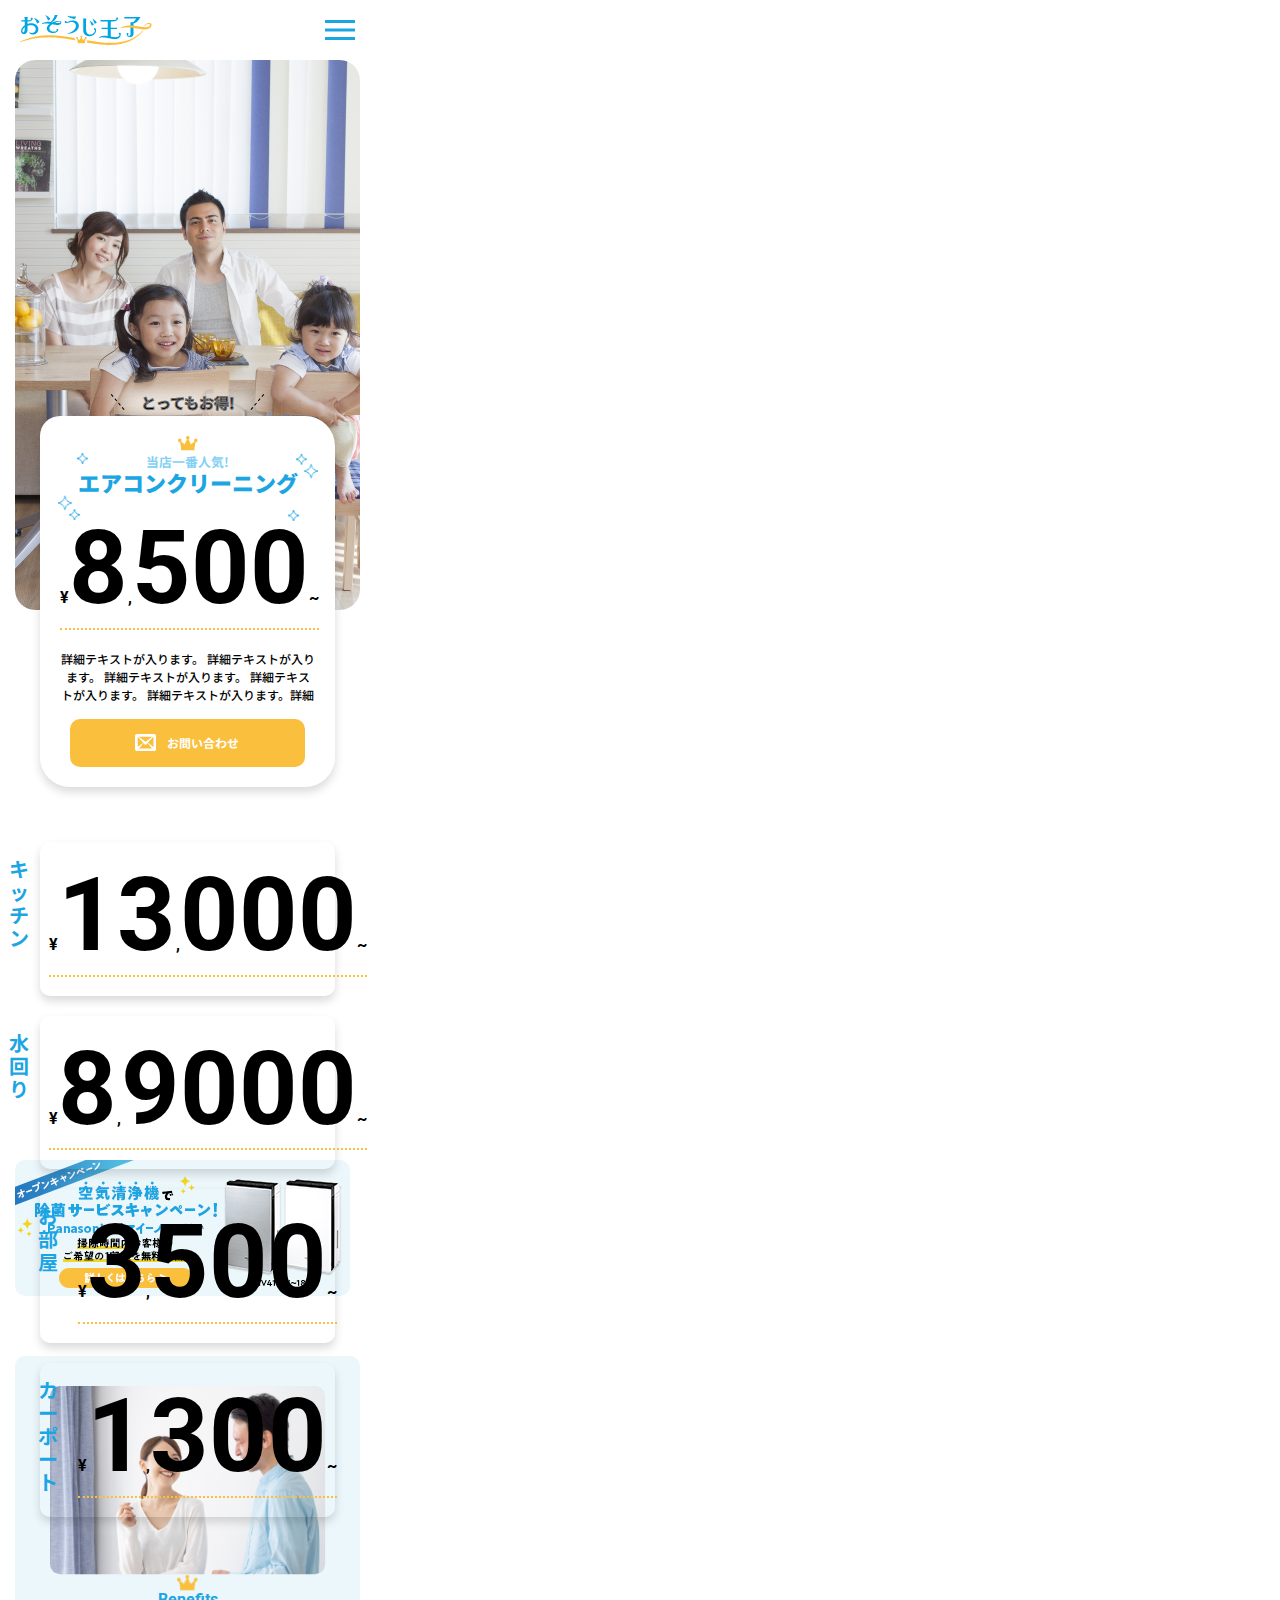
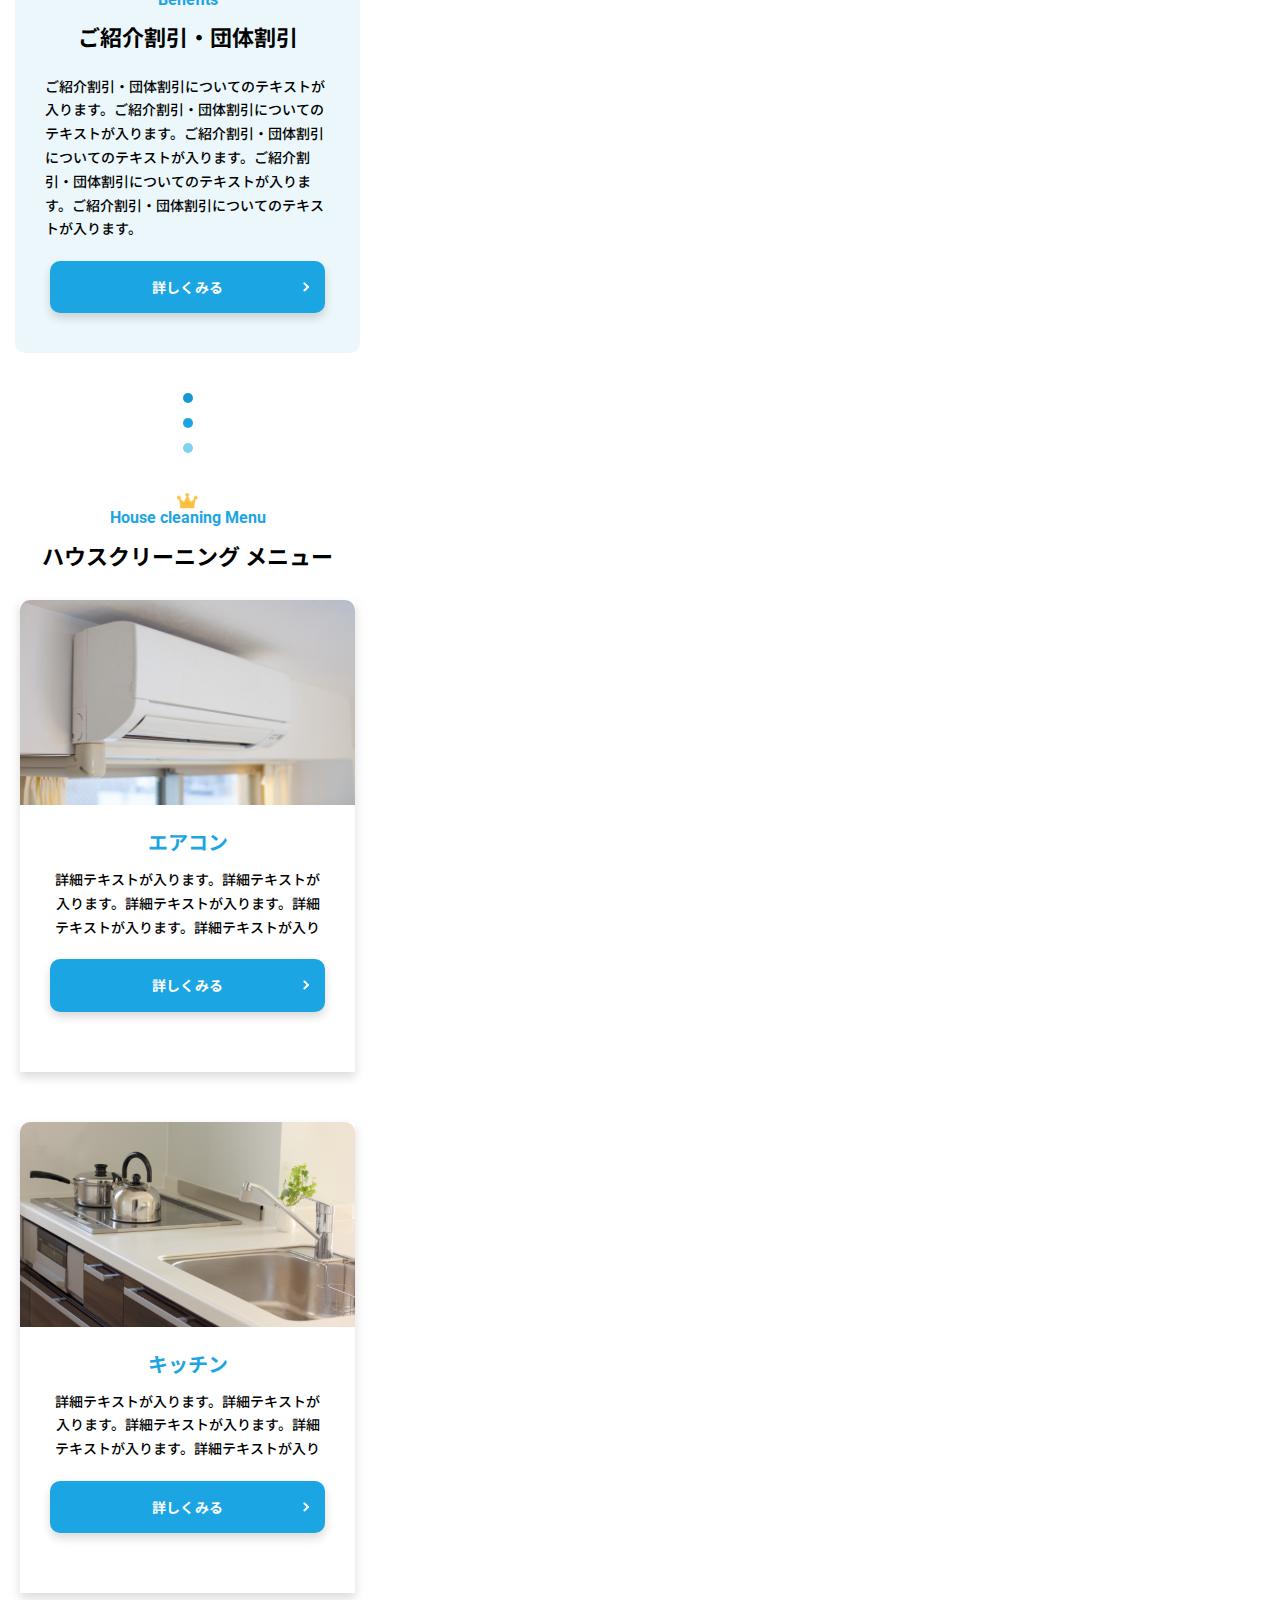
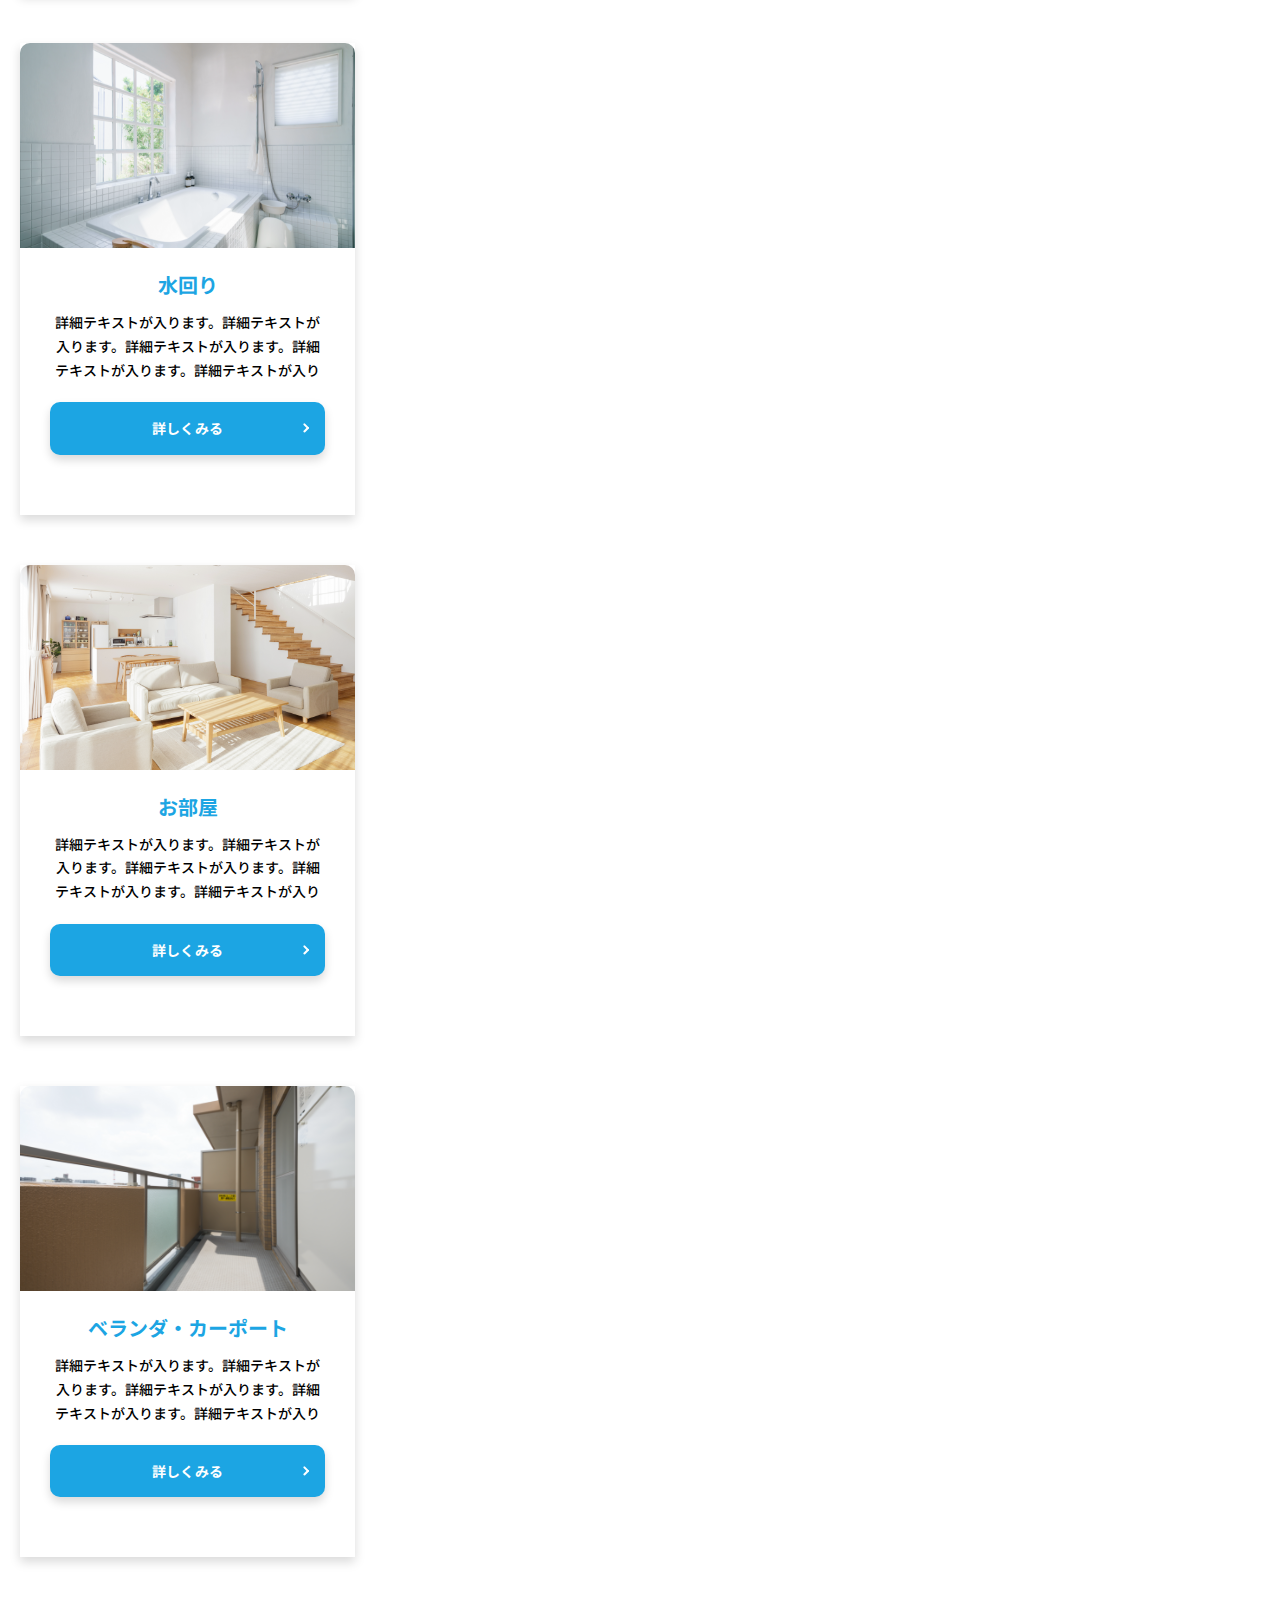
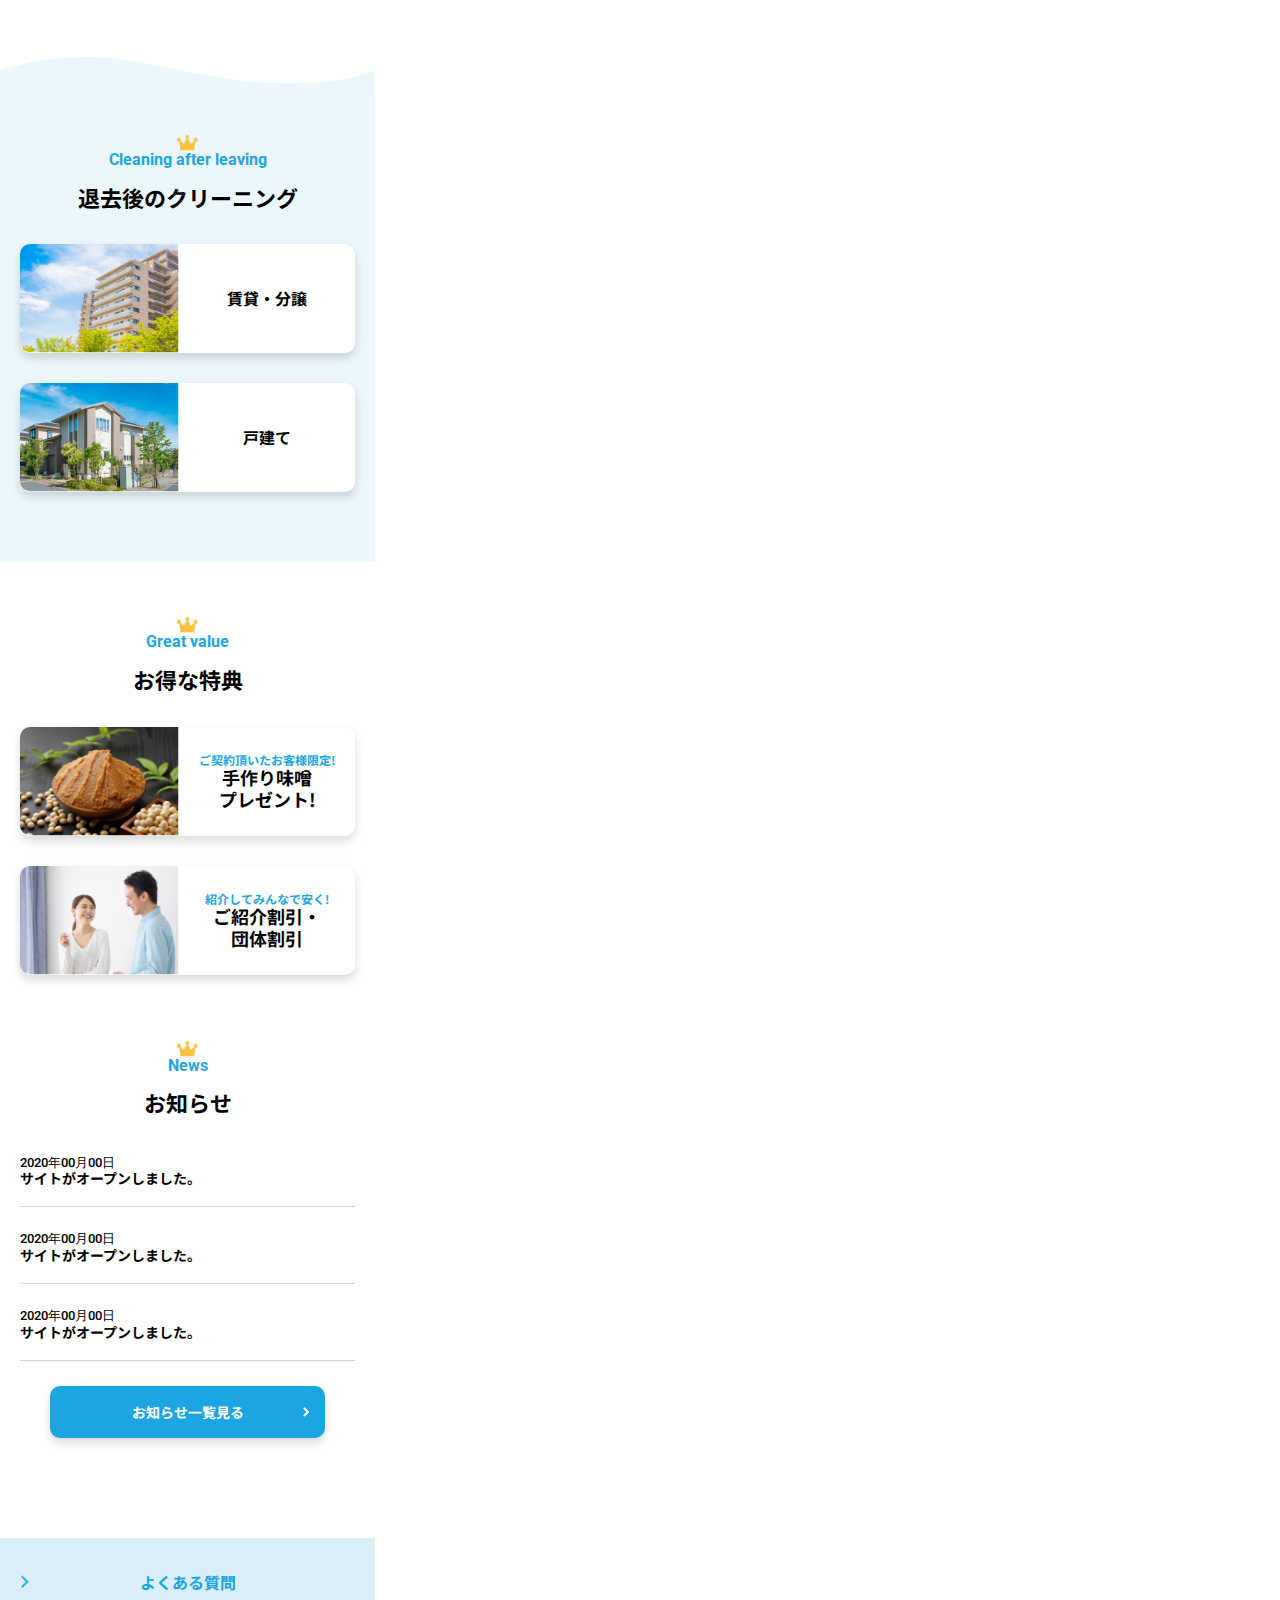
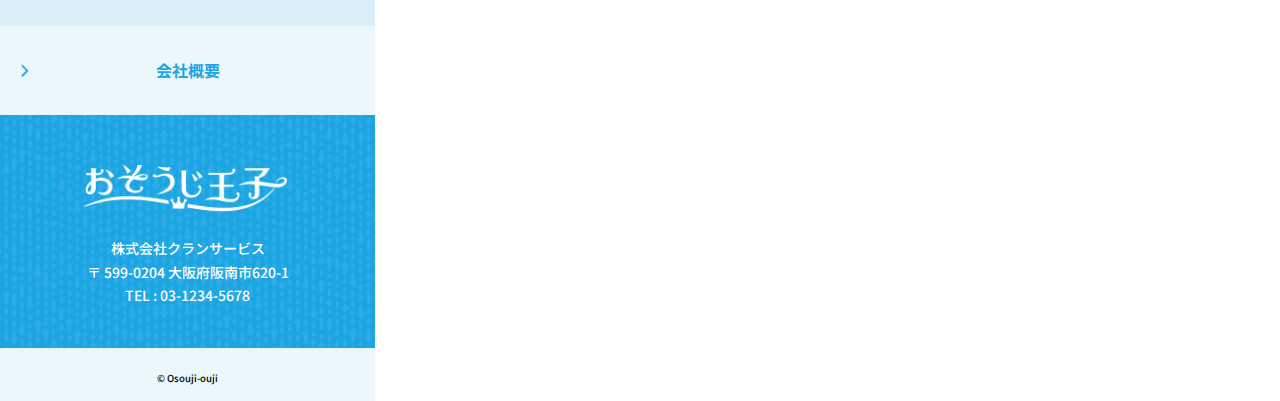
==== index.html @ 2a8fe55e "[Add]top-page" ====
<!DOCTYPE html>
<html lang="ja">
<head>
  <meta charset="UTF-8">
  <meta http-equiv="X-UA-Compatible" content="IE=edge">
  <meta name="viewport" content="width=device-width, initial-scale=1.0">
  <title>portfolio②【おそうじ王子】大阪のおそうじ、ハウスクリーニング専門店</title>
  <meta name="descriprion" content="ポートフォリオ②エアコンクリーニング、水回りはもちろん、オゾン消臭除菌、退去後ルームクリーニングはおそうじのプロにお任せ！徹底的に洗浄でキレイに!お気軽にお問い合わせください。">
  <meta property="og:url" content="https://clanservice.co.jp"/>
  <meta property="og:type" content="website" />
  <meta property="og:title" content="ポートフォリオ②【おそうじ王子】大阪のおそうじ、ハウスクリーニング専門店" />
  <meta property="og:description" content="ポートフォリオ②エアコンクリーニング、水回りはもちろん、オゾン消臭除菌、退去後ルームクリーニングはおそうじのプロにお任せ！徹底的に洗浄でキレイに!お気軽にお問い合わせください。" />
  <meta property="og:site_name" content="ポートフォリオ②【おそうじ王子】大阪のおそうじ、ハウスクリーニング専門店" />
  <meta property="og:image" content="OGP画像URL" />
  <link rel="preconnect" href="https://fonts.googleapis.com">
  <link rel="preconnect" href="https://fonts.gstatic.com" crossorigin>
  <link href="https://fonts.googleapis.com/css2?family=Noto+Sans+JP:wght@500;700;900&family=Roboto:ital,wght@0,500;0,700;1,400&display=swap" rel="stylesheet">
  <link rel="stylesheet" href="common/css/reset.css">
  <link rel="stylesheet" href="top/css/style.css">
  <link rel="shortcut icon" href="" type="image/x-icon">
</head>
<body>
  <header class="header">
    <a href="#">
      <div class="header__logo"></div>
    </a>
    <div class="hamburger" id="hamburger">
      <span class="hamburger__line line1" id="js-line1"></span>
      <span class="hamburger__line line2" id="js-line2"></span>
      <span class="hamburger__line line3" id="js-line3"></span>
    </div>
    <nav id="nav" class="nav">
      <ul class="list">
        <li class="list__item">
          <a href="../pf2/index.html" class="list__text--1">
            トップ
          </a>
        </li>
        <li class="list__item">
          <a href="aircon/index.html" class="list__text--2">
            エアコン
          </a>
        </li>
        <li class="list__item">
          <a href="#" class="list__text--3">
            ハウスクリーニング
          </a>
        </li>
        <li class="list__item">
          <a href="#" class="list__text--4">
            退去後のクリーイング
          </a>
        </li>
        <li class="list__item">
          <a href="#" class="list__text--5">
            お得な特典
          </a>
        </li>
        <li class="list__item">
          <a href="#" class="list__text--6">
            お知らせ
          </a>
        </li>
        <li class="list__item">
          <a href="question/index.html" class="list__text--6">
            よくある質問
          </a>
        </li>
        <li class="list__item">
          <a href="outline/index.html" class="list__text--6">
            会社概要
          </a>
        </li>
        <li class="list__item">
          <a href="contact/indexhtml" class="list__text--6">
            お問い合わせ
          </a>
        </li>
      </ul>
    </nav>
  </header>
  <main>
    <div class="hero">
      <div class="hero__visual"></div>
      <div class="hero__container">
        <p class="hero__bubble">
          <span class="hero__bText">とってもお得!</span>
        </p>
        <div class="hero__content">
          <i class="hero__icon"></i>
          <small >当店一番人気!</small>
          <p class="hero__ttl">
            エアコンクリーニング
          </p>
          <p class="hero__price">
            ¥<span>8</span>,<span>500</span>~
          </p>
          <p class="hero__text">
            詳細テキストが入ります。 詳細テキストが入ります。 詳細テキストが入ります。 詳細テキストが入ります。 詳細テキストが入ります。詳細テキストが入ります。 詳細テキストが入ります。
          </p>
          <button class="hero__btn">
            <i class="icon"></i>
            <p>
              お問い合わせ
            </p>
          </button>
        </div>
        <ul class="menu">
          <li class="menu__item">
            <a href="">
              <p class="menu__ttl">
                キッチン
              </p>
              <p class="menu__price">
                ¥<span>13</span>,<span>000</span>~
              </p>
            </a>
          </li>
          <li class="menu__item">
            <a href="">
              <p class="menu__ttl">
                水回り
              </p>
              <p class="menu__price">
                ¥<span>8</span>,<span>9000</span>~
              </p>
            </a>
          </li>
          <li class="menu__item">
            <a href="">
              <p class="menu__ttl">
                お部屋
              </p>
              <p class="menu__price">
                ¥<span>3</span>,<span>500</span>~
              </p>
            </a>
          </li>
          <li class="menu__item">
            <a href="">
              <p class="menu__ttl">
                カーポート
              </p>
              <p class="menu__price">
                ¥<span>1</span>,<span>300</span>~
              </p>
            </a>
          </li>
        </ul>
      </div>
    </div>
    <div class="benefits">
      <a href="">
        <img src="common/img/top/banner.png" alt="オープンキャンペーンバーナー" class="benefits__burner">
      </a>
      <div class="benefits__container">
        <img src="common/img/top/benefits-img.png" alt="ご紹介割引・団体割引画像" class="benefits__img">
        <i class="benefits__icon"></i>
        <p class="benefits__subTtl">
          Benefits
        </p>
        <h2 class="benefits__ttl">
          ご紹介割引・団体割引
        </h2>
        <p class="benefits__text">
          ご紹介割引・団体割引についてのテキストが入ります。ご紹介割引・団体割引についてのテキストが入ります。ご紹介割引・団体割引についてのテキストが入ります。ご紹介割引・団体割引についてのテキストが入ります。ご紹介割引・団体割引についてのテキストが入ります。
        </p>
        <button class="benefits__btn">
          <p>詳しくみる</p>
        </button>
      </div>
      <div class="benefits__dotted">
        <div class="dot"></div>
        <div class="dot"></div>
        <div class="dot"></div>
      </div>
    </div>
    <div class="cleaning">
      <i class="cleaning__icon"></i>
      <p class="cleaning__subTtl">
        House cleaning Menu
      </p>
      <h2 class="cleaning__ttl">ハウスクリーニング メニュー</h2>
      <ul class="hcMenu">
        <li class="hcMenu__item">
          <img src="common/img/top/hc-airImg.png" alt="エアコン画像">
          <div class="hcMenu__content">
            <h3 class="hcMenu__ttl">エアコン</h3>
            <p class="hcMenu__text">
              詳細テキストが入ります。詳細テキストが入ります。詳細テキストが入ります。詳細テキストが入ります。詳細テキストが入ります。
            </p>
            <button class="hcMenu__btn">
              <p>詳しくみる</p>
            </button>
          </div>
        </li>
        <li class="hcMenu__item">
          <img src="common/img/top/hc-kitImg.png" alt="" >
          <div class="hcMenu__content">
            <h3 class="hcMenu__ttl">キッチン</h3>
            <p class="hcMenu__text">
              詳細テキストが入ります。詳細テキストが入ります。詳細テキストが入ります。詳細テキストが入ります。詳細テキストが入ります。
            </p>
            <button class="hcMenu__btn">
              <p>詳しくみる</p>
            </button>
          </div>
        </li>
        <li class="hcMenu__item">
          <img src="common/img/top/hc-watImg.png" alt="" >
          <div class="hcMenu__content">
            <h3 class="hcMenu__ttl">水回り</h3>
            <p class="hcMenu__text">
              詳細テキストが入ります。詳細テキストが入ります。詳細テキストが入ります。詳細テキストが入ります。詳細テキストが入ります。
            </p>
            <button class="hcMenu__btn">
              <p>詳しくみる</p>
            </button>
          </div>
        </li>
        <li class="hcMenu__item">
          <img src="common/img/top/hc-roomImg.png" alt="" >
          <div class="hcMenu__content">
            <h3 class="hcMenu__ttl">お部屋</h3>
            <p class="hcMenu__text">
              詳細テキストが入ります。詳細テキストが入ります。詳細テキストが入ります。詳細テキストが入ります。詳細テキストが入ります。
            </p>
            <button class="hcMenu__btn">
              <p>詳しくみる</p>
            </button>
          </div>
        </li>
        <li class="hcMenu__item">
          <img src="common/img/top/hc-veraImg.png" alt="" >
          <div class="hcMenu__content">
            <h3 class="hcMenu__ttl">ベランダ・カーポート</h3>
            <p class="hcMenu__text">
              詳細テキストが入ります。詳細テキストが入ります。詳細テキストが入ります。詳細テキストが入ります。詳細テキストが入ります。
            </p>
            <button class="hcMenu__btn">
              <p>詳しくみる</p>
            </button>
          </div>
        </li>
      </ul>
    </div>
    <div class="leaving">
      <i class="leaving__icon"></i>
      <p class="leaving__subTtl">
        Cleaning after leaving
      </p>
      <h2 class="leaving__ttl">
        退去後のクリーニング
      </h2>
      <ul class="cafMenu">
        <li class="cafMenu__item">
          <a href="">
            <img src="common/img/top/cal-img01.png" alt="賃貸・分譲画像" class="cafMenu__img">
            <p class="cafMenu__text">
              賃貸・分譲
            </p>
          </a>
        </li>
        <li class="cafMenu__item">
          <a href="">
            <img src="common/img/top/cal-img02.png" alt="戸建て画像" class="cafMenu__img">
            <p class="cafMenu__text">
              戸建て
            </p>
          </a>
        </li>
      </ul>
    </div>
    <div class="value">
      <i class="value__icon"></i>
      <p class="value__subTtl">
        Great value
      </p>
      <h2 class="value__ttl">
        お得な特典
      </h2>
      <ul class="gvMenu">
        <li class="gvMenu__item">
          <a href="">
            <img src="common/img/top/gv-img01.png" alt="手作り味噌画像" class="gvMenu__img">
            <p class="gvMenu__text">
              <small>
                ご契約頂いたお客様限定!
              </small>
              手作り味噌<br>
              プレゼント!
            </p>
          </a>
        </li>
        <li class="gvMenu__item">
          <a href="">
            <img src="common/img/top/gv-img02.png" alt="割引画像" class="gvMenu__img">
            <p class="gvMenu__text">
              <small>
                紹介してみんなで安く!
              </small>
              ご紹介割引・<br>
              団体割引
            </p>
          </a>
        </li>
      </ul>
    </div>
    <div class="news">
      <i class="news__icon"></i>
      <p class="news__subTtl">
        News
      </p>
      <h2 class="news__ttl">
        お知らせ
      </h2>
      <ul class="news__list">
        <li class="news__item">
          <small class="news__date">
            2020年00月00日</small>
          <p class="news__text">
            サイトがオープンしました。
          </p>
        </li>
        <li  class="news__item">
          <small class="news__date">
            2020年00月00日
          </small>
          <p class="news__text">
            サイトがオープンしました。
          </p>
        </li>
        <li  class="news__item">
          <small class="news__date">
            2020年00月00日
          </small>
          <p class="news__text">
            サイトがオープンしました。
          </p>
        </li>
      </ul>
      <button class="news__btn">
        <p>お知らせ一覧見る</p>
      </button>
    </div>
    <div class="footMenu">
      <ul>
        <li class="footMenu__item">
          <a href="">よくある質問</a>
        </li>
        <li class="footMenu__item">
          <a href="">会社概要</a>
        </li>
      </ul>
    </div>
  </main>
  <footer class="footer">
    <div class="footer__main">
      <a href="#">
        <div class="footer__logo"></div>
      </a>
      <p class="footer__info">
          株式会社クランサービス<br>
          〒 599-0204 大阪府阪南市620-1<br>
          TEL : 03-1234-5678
      </p>
    </div>
    <div class="footer__copy">
      <small>&copy; Osouji-ouji</small>
    </div>
  </footer>
</body>
</html>
---- top/css/style.css ----
.value__icon, .news__icon, .benefits__icon, .cleaning__icon, .leaving__icon {
  display: block;
  width: 24px;
  height: 16px;
  margin: 0 auto;
  background: url(../../common/img/top/subTtl-icon.png) no-repeat center center/contain;
}

.value__subTtl, .news__subTtl, .benefits__subTtl, .cleaning__subTtl, .leaving__subTtl {
  margin-bottom: 15px;
  color: #1CA5E3;
  font-family: 'Roboto', sans-serif;
  font-weight: 700;
  font-size: 16px;
}

.news__btn, .benefits__btn, .cleaning .hcMenu__btn {
  position: relative;
  width: 275px;
  padding: 18px 0;
  color: #fff;
  background-color: #1CA5E3;
  border-radius: 10px;
  -webkit-box-shadow: 0 5px 10px 0 #00000026;
          box-shadow: 0 5px 10px 0 #00000026;
  font-size: 14px;
  -webkit-transition: .3s;
  transition: .3s;
}

.news__btn p::after, .benefits__btn p::after, .cleaning .hcMenu__btn p::after {
  content: "";
  position: absolute;
  width: 7px;
  height: 10px;
  top: 50%;
  right: 15.5px;
  -webkit-transform: translateY(-50%);
          transform: translateY(-50%);
  background: url(../../common/img/top/arrow.png) no-repeat center center/contain;
}

.news__btn:hover, .benefits__btn:hover, .cleaning .hcMenu__btn:hover {
  opacity: .5;
}

body {
  max-width: 375px;
  font-family: 'Noto Sans JP', sans-serif;
  font-weight: bold;
}

.header {
  position: relative;
  height: 60px;
}

.header__logo {
  position: absolute;
  top: 50%;
  -webkit-transform: translateY(-50%);
          transform: translateY(-50%);
  left: 20px;
  width: 132px;
  height: 30px;
  background: url(../../common/img/header-logo.png) no-repeat center left/contain;
}

.header .hamburger {
  position: absolute;
  width: 30px;
  height: 20px;
  top: 50%;
  -webkit-transform: translateY(-50%);
          transform: translateY(-50%);
  right: 20px;
  cursor: pointer;
}

.header .hamburger__line {
  position: absolute;
  background-color: #1CA5E3;
  height: 3px;
  width: 100%;
  -webkit-transition: 1s;
  transition: 1s;
}

.header .hamburger .line2 {
  top: 50%;
  -webkit-transform: translateY(-50%);
          transform: translateY(-50%);
}

.header .hamburger .line3 {
  bottom: 0;
}

.header .hamburger .line_1,
.header .hamburger .line_2,
.header .hamburger .line_3 {
  background-color: #1CA5E3;
}

.header .hamburger .line_1 {
  width: 60%;
  -webkit-transform: translateY(5px) rotate(-45deg);
          transform: translateY(5px) rotate(-45deg);
}

.header .hamburger .line_3 {
  width: 60%;
  -webkit-transform: translateY(-5px) rotate(45deg);
          transform: translateY(-5px) rotate(45deg);
}

.header .nav {
  display: none;
}

.value {
  padding: 55px 0 66px;
  text-align: center;
}

.value__ttl {
  margin-bottom: 35px;
  font-size: 22px;
}

.value .gvMenu {
  width: 335px;
  margin: 0 auto;
}

.value .gvMenu__item {
  -webkit-transition: .3s;
  transition: .3s;
}

.value .gvMenu__item a {
  display: -webkit-box;
  display: -ms-flexbox;
  display: flex;
  -webkit-box-align: center;
      -ms-flex-align: center;
          align-items: center;
  border-radius: 10px;
  -webkit-box-shadow: 0 5px 10px 0 #00000026;
          box-shadow: 0 5px 10px 0 #00000026;
}

.value .gvMenu__item:not(:last-of-type) {
  margin-bottom: 30px;
}

.value .gvMenu__item:hover {
  opacity: .5;
}

.value .gvMenu__text {
  width: 100%;
  padding: 20px 14px;
  text-align: center;
  font-size: 18px;
  line-height: 1.2;
}

.value .gvMenu__text small {
  display: block;
  color: #1CA5E3;
  font-size: 12px;
}

.news {
  padding-bottom: 100px;
  text-align: center;
}

.news__ttl {
  margin-bottom: 35px;
  font-size: 22px;
}

.news__list {
  width: 335px;
  margin: 0 auto 25px;
  text-align-last: left;
}

.news__item {
  padding-bottom: 20px;
  border-bottom: 1px solid #cdd6dd;
}

.news__item:not(:first-of-type) {
  padding-top: 20px;
}

.news__date {
  font-family: 'Roboto', sans-serif;
  font-weight: 500;
}

.news__text {
  font-size: 14px;
}

.footMenu {
  text-align: center;
}

.footMenu__item {
  position: relative;
  -webkit-transition: .3s;
  transition: .3s;
}

.footMenu__item a {
  display: block;
  padding: 35px 0;
  color: #1CA5E3;
}

.footMenu__item a::before {
  content: "";
  position: absolute;
  width: 10px;
  height: 13px;
  top: 50%;
  left: 20px;
  -webkit-transform: translateY(-50%);
          transform: translateY(-50%);
  background: url(../../common/img/top/arrow-b.png) no-repeat center center/contain;
}

.footMenu__item:hover {
  opacity: .5;
}

.footMenu__item:nth-of-type(odd) {
  background-color: #D9EEF7;
}

.footMenu__item:nth-of-type(even) {
  background-color: #EBF7FB;
}

.footer {
  text-align: center;
  font-weight: 500;
}

.footer__main {
  padding: 50px 84px 40px;
  background: url(../../common/img/footer-bg.png) no-repeat center center/cover;
}

.footer__logo {
  width: 207px;
  height: 47px;
  margin-bottom: 25px;
  background: url(../../common/img/footer-logo.png) no-repeat center left/contain;
  -webkit-transition: .4s;
  transition: .4s;
}

.footer__logo:hover {
  opacity: .5;
}

.footer__info {
  color: #fff;
  font-size: 14px;
  text-align: center;
  line-height: 1.7;
}

.footer__copy {
  padding: 22px 0 17px;
  background-color: #EBF7FB;
  font-size: 12px;
}

.hero__price, .hero .menu__price {
  display: inline-block;
  font-family: 'Roboto', sans-serif;
  font-weight: 700;
  border-bottom: 2px dotted #fac03d;
}

.hero__price span, .hero .menu__price span {
  font-size: 8vw;
}

.hero {
  height: 1100px;
}

.hero__visual {
  width: 345px;
  height: 550px;
  margin: 0 auto;
  background: url(../../common/img/top/hero-img.png) no-repeat center center/cover;
}

.hero__container {
  margin: 0 40px;
  -webkit-transform: translateY(-220px);
          transform: translateY(-220px);
}

.hero__bubble {
  position: relative;
  width: 155px;
  height: 26px;
  margin: 0 auto;
  font-size: 15px;
  line-height: 26px;
  text-align: center;
  -webkit-text-stroke: 1px #707070;
}

.hero__bubble::after {
  content: "";
  position: absolute;
  width: 170px;
  height: 90px;
  left: 50%;
  top: 50%;
  background: url(../../common/img/top/blur.png) no-repeat center center/cover;
  -webkit-transform: translate(-50%, -50%);
          transform: translate(-50%, -50%);
  z-index: -1;
}

.hero__bText::before, .hero__bText::after {
  content: "";
  position: absolute;
  width: 20px;
  height: 15px;
  top: 0;
  border-bottom: 1.5px dashed;
}

.hero__bText::before {
  -webkit-transform: rotate(50deg);
          transform: rotate(50deg);
  left: 3px;
}

.hero__bText::after {
  -webkit-transform: rotate(-50deg);
          transform: rotate(-50deg);
  right: 3px;
}

.hero__content {
  width: 295px;
  margin-bottom: 55px;
  padding: 20px;
  background-color: #fff;
  -webkit-box-shadow: 0 5px 10px 0 #00000026;
          box-shadow: 0 5px 10px 0 #00000026;
  border-radius: 20px 30px 30px 30px;
  text-align: center;
}

.hero__icon {
  display: block;
  width: 20px;
  height: 15px;
  margin: 0 auto;
  background: url(../../common/img/top/subTtl-icon.png) no-repeat center center/contain;
}

.hero small {
  color: #82D0F4;
}

.hero__ttl {
  position: relative;
  color: #1CA5E3;
  font-size: 22px;
  font-weight: 900;
}

.hero__ttl::before, .hero__ttl::after {
  content: "";
  position: absolute;
  width: 30px;
  height: 74px;
  background: url(../../common/img/top/bg-dia.png) no-repeat center center/contain;
  -webkit-transform: translate(-20px, -20px);
          transform: translate(-20px, -20px);
}

.hero__ttl::after {
  -webkit-transform: translate(-10px, -20px) scale(-1, -1);
          transform: translate(-10px, -20px) scale(-1, -1);
}

.hero__price {
  margin: 15px auto 20px;
}

.hero__text {
  margin-bottom: 15px;
  font-weight: 500;
  font-size: 12px;
  overflow: hidden;
  height: 4.5em;
  line-height: 1.5em;
}

.hero__btn {
  display: -webkit-box;
  display: -ms-flexbox;
  display: flex;
  width: 235px;
  margin: 0 auto;
  padding: 15px 65px;
  -webkit-box-align: center;
      -ms-flex-align: center;
          align-items: center;
  gap: 10px;
  color: #fff;
  background-color: #fac03d;
  font-size: 12px;
  font-weight: bold;
  border-radius: 10px;
  -webkit-transition: .3s;
  transition: .3s;
}

.hero__btn .icon {
  display: inline-block;
  width: 22px;
  height: 18px;
  background: url(../../common/img/top/mail-icon.png) no-repeat center center/contain;
}

.hero__btn:hover {
  opacity: .5;
}

.hero .menu__item a {
  display: -webkit-box;
  display: -ms-flexbox;
  display: flex;
  padding: 15px 0 19px;
  -webkit-box-pack: center;
      -ms-flex-pack: center;
          justify-content: center;
  -webkit-box-align: start;
      -ms-flex-align: start;
          align-items: flex-start;
  gap: 20px;
  -webkit-box-shadow: 0 5px 10px 0 #00000026;
          box-shadow: 0 5px 10px 0 #00000026;
  border-radius: 10px;
  cursor: pointer;
}

.hero .menu__item:not(:last-of-type) {
  margin-bottom: 20px;
}

.hero .menu__ttl {
  color: #1CA5E3;
  font-size: 20px;
}

.benefits {
  width: 345px;
  margin: 0 auto;
  padding-bottom: 40px;
}

.benefits__burner {
  margin-bottom: 60px;
}

.benefits__container {
  padding: 30px 0 40px;
  background-color: #EBF7FB;
  text-align: center;
  border-radius: 10px;
}

.benefits__ttl {
  margin-bottom: 25px;
  font-size: 22px;
}

.benefits__text {
  margin: 0 30px 20px;
  font-weight: 500;
  font-size: 14px;
  text-align: left;
  line-height: 1.7;
}

.benefits__dotted {
  margin: 40px 0 0;
  display: -webkit-box;
  display: -ms-flexbox;
  display: flex;
  -webkit-box-orient: vertical;
  -webkit-box-direction: normal;
      -ms-flex-direction: column;
          flex-direction: column;
  -webkit-box-align: center;
      -ms-flex-align: center;
          align-items: center;
  -webkit-box-pack: center;
      -ms-flex-pack: center;
          justify-content: center;
}

.benefits__dotted .dot {
  width: 10px;
  height: 10px;
  border-radius: 50%;
}

.benefits__dotted .dot:first-of-type {
  background-color: #1698d3;
  margin-bottom: 15px;
}

.benefits__dotted .dot:nth-of-type(2) {
  background-color: #1CA5E3;
  margin-bottom: 15px;
}

.benefits__dotted .dot:last-of-type {
  background-color: #82D0F4;
}

.cleaning {
  width: 335px;
  margin: 0 auto;
  padding-bottom: 135px;
  text-align: center;
}

.cleaning__ttl {
  font-size: 22px;
  margin-bottom: 32px;
}

.cleaning .hcMenu__item {
  padding-bottom: 30px;
  -webkit-box-shadow: 0 5px 10px 0 #00000026;
          box-shadow: 0 5px 10px 0 #00000026;
}

.cleaning .hcMenu__item:not(:last-of-type) {
  margin-bottom: 50px;
}

.cleaning .hcMenu__content {
  padding: 25px 30px 30px;
}

.cleaning .hcMenu__ttl {
  margin-bottom: 15px;
  color: #1CA5E3;
  font-size: 20px;
}

.cleaning .hcMenu__text {
  margin-bottom: 20px;
  font-weight: 500;
  font-size: 14px;
  line-height: 1.7;
  overflow: hidden;
  height: 5.1em;
}

.leaving {
  position: relative;
  padding: 43px 0 70px;
  background-color: #EBF7FB;
  text-align: center;
}

.leaving__ttl {
  margin-bottom: 34px;
  font-size: 22px;
}

.leaving .cafMenu {
  width: 335px;
  margin: 0 auto;
}

.leaving .cafMenu__item a {
  display: -webkit-box;
  display: -ms-flexbox;
  display: flex;
  -webkit-box-align: center;
      -ms-flex-align: center;
          align-items: center;
  background-color: #fff;
  border-radius: 10px;
  -webkit-box-shadow: 0 5px 10px 0 #00000026;
          box-shadow: 0 5px 10px 0 #00000026;
  -webkit-transition: .3s;
  transition: .3s;
}

.leaving .cafMenu__item:not(:last-of-type) {
  margin-bottom: 30px;
}

.leaving .cafMenu__item:hover {
  opacity: .5;
}

.leaving .cafMenu__text {
  width: 100%;
  text-align: center;
}

.leaving::before {
  content: "";
  position: absolute;
  width: 100%;
  height: 35px;
  top: -35px;
  left: 0;
  right: 0;
  background: url(../../common/img/top/bg-wave.png) bottom center/contain;
}
/*# sourceMappingURL=style.css.map */
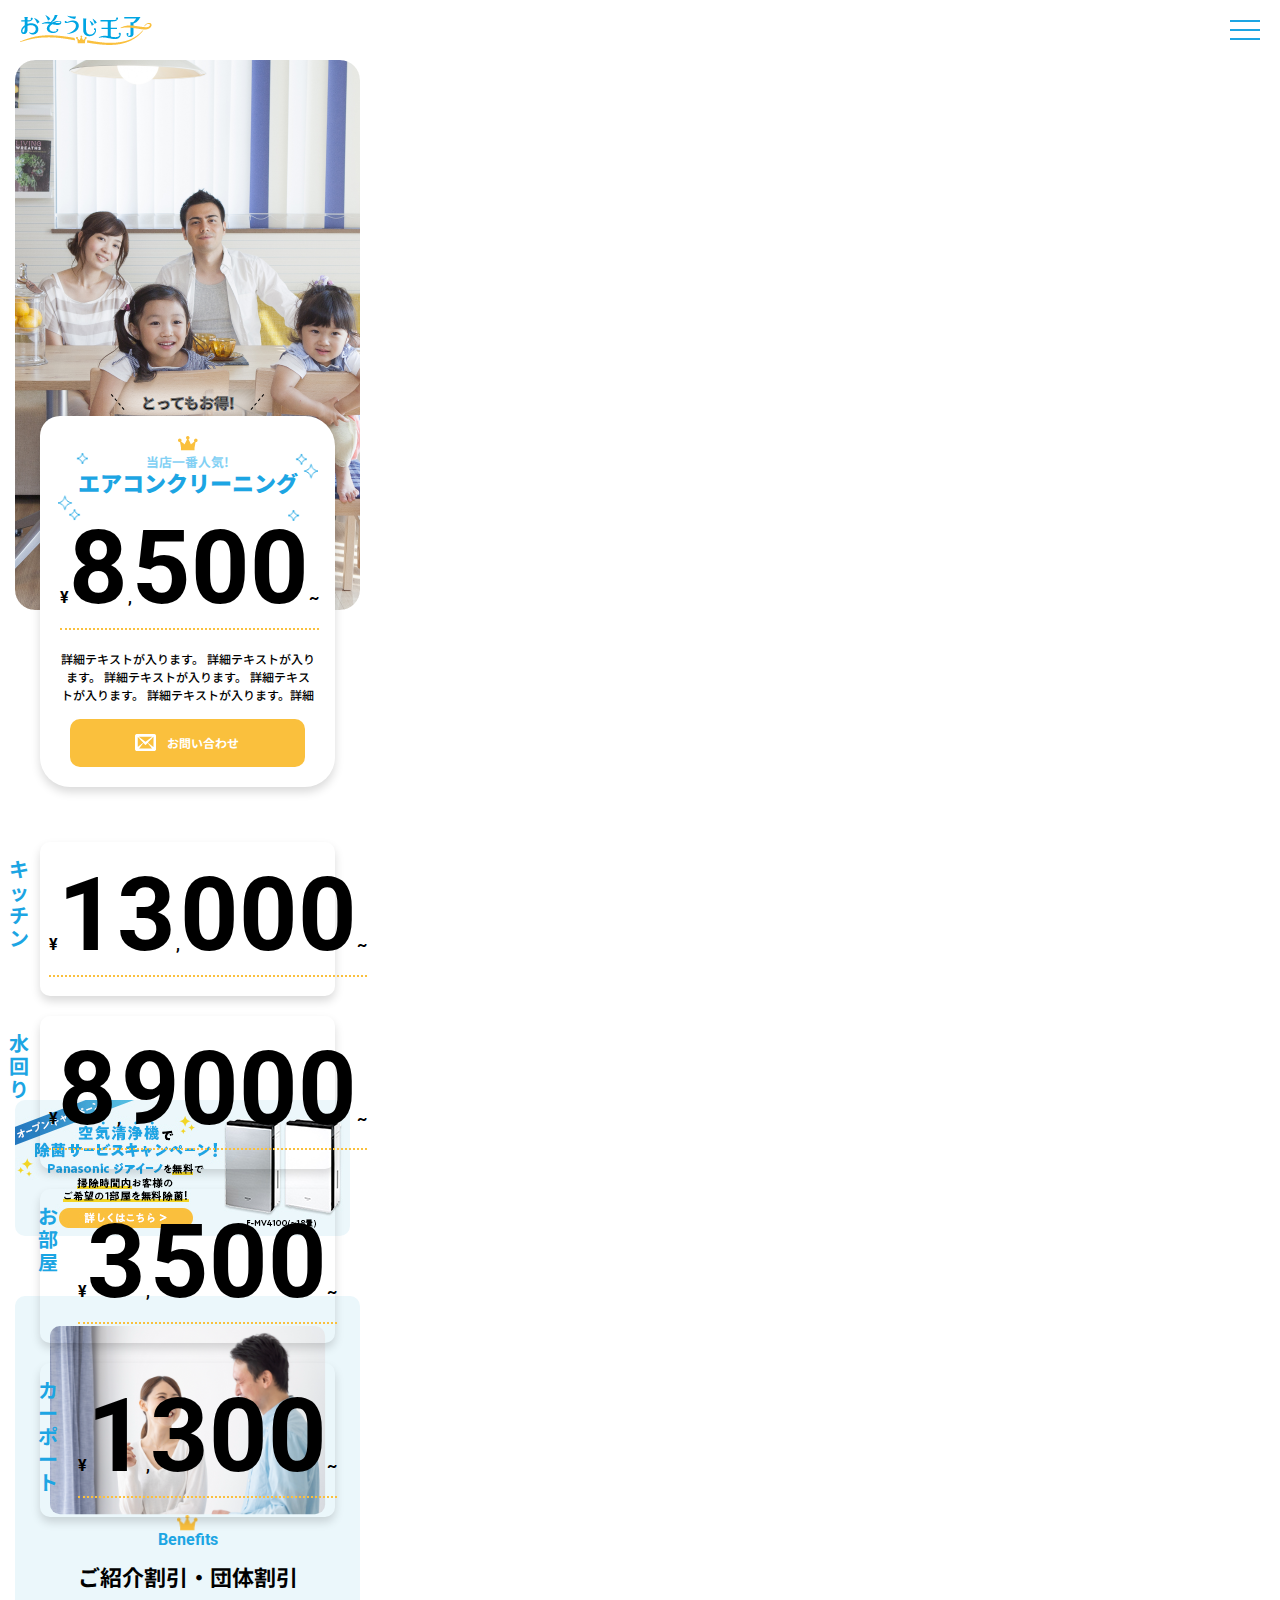
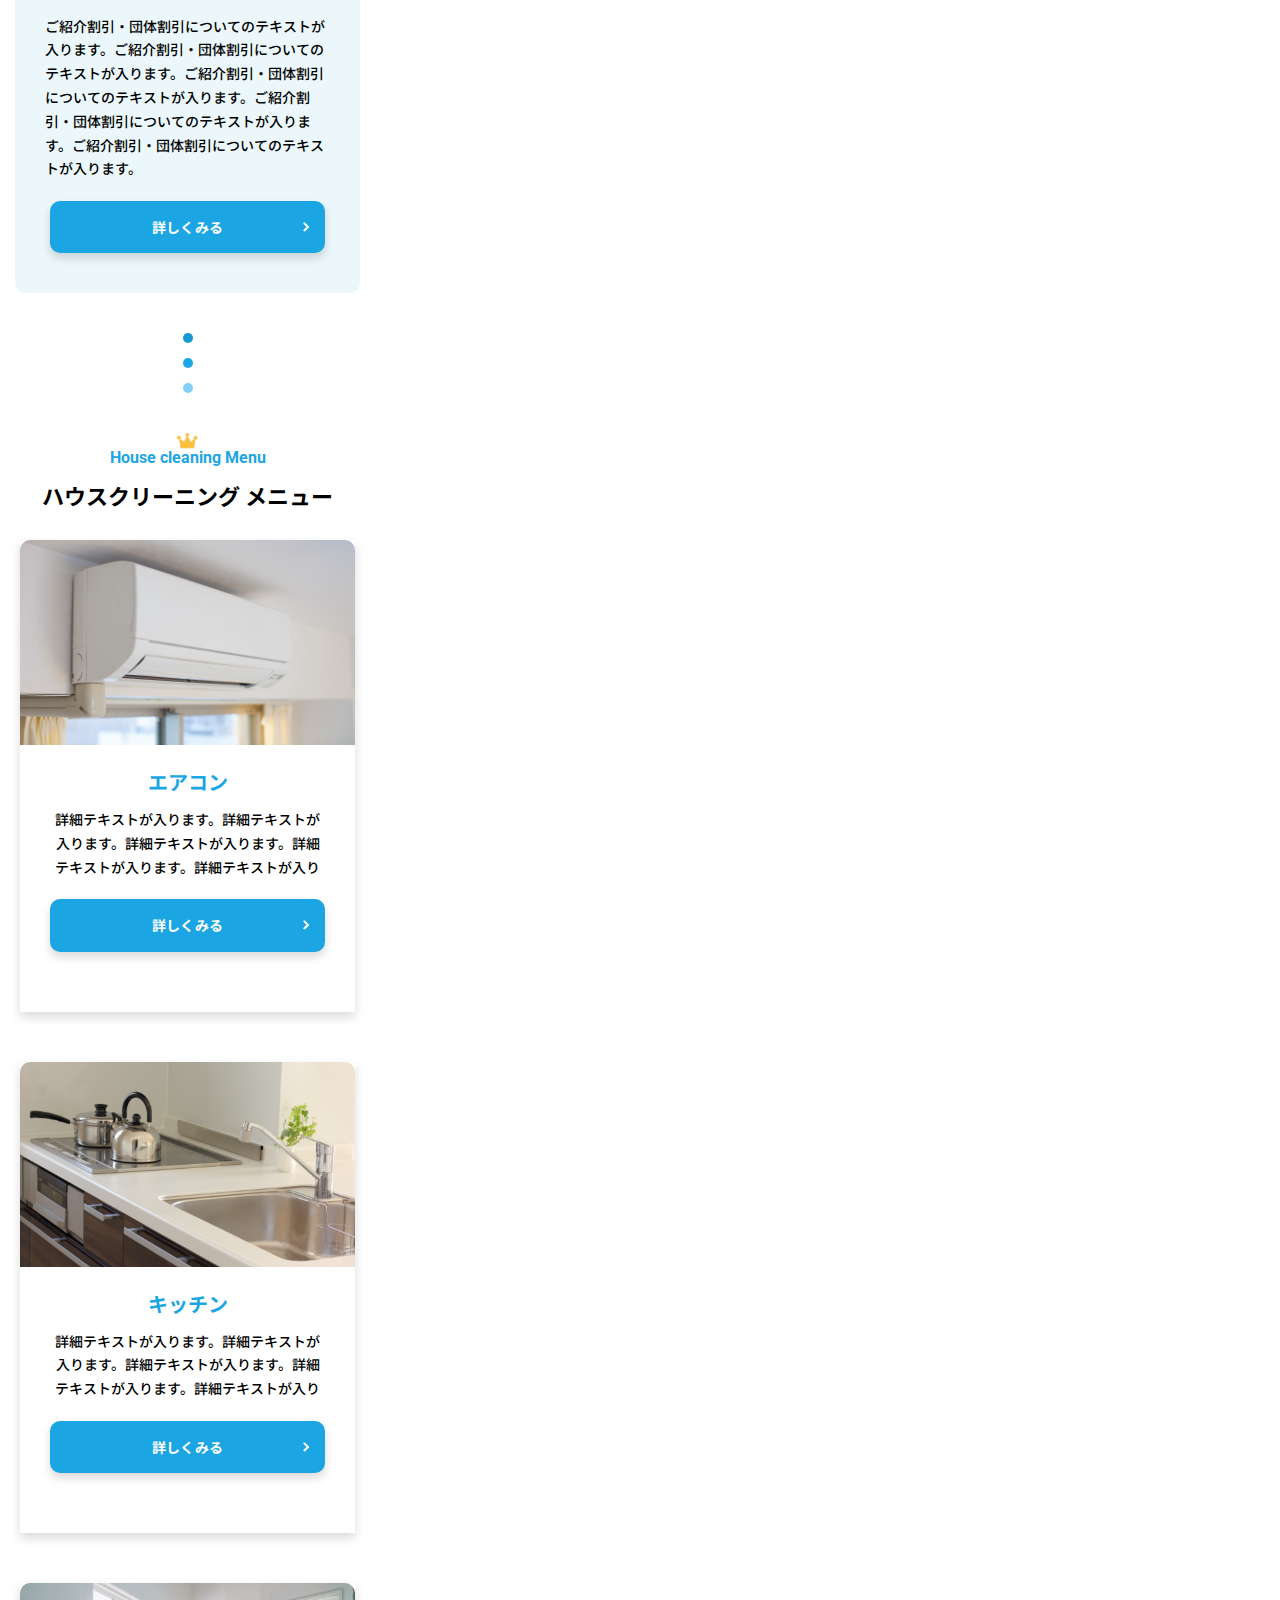
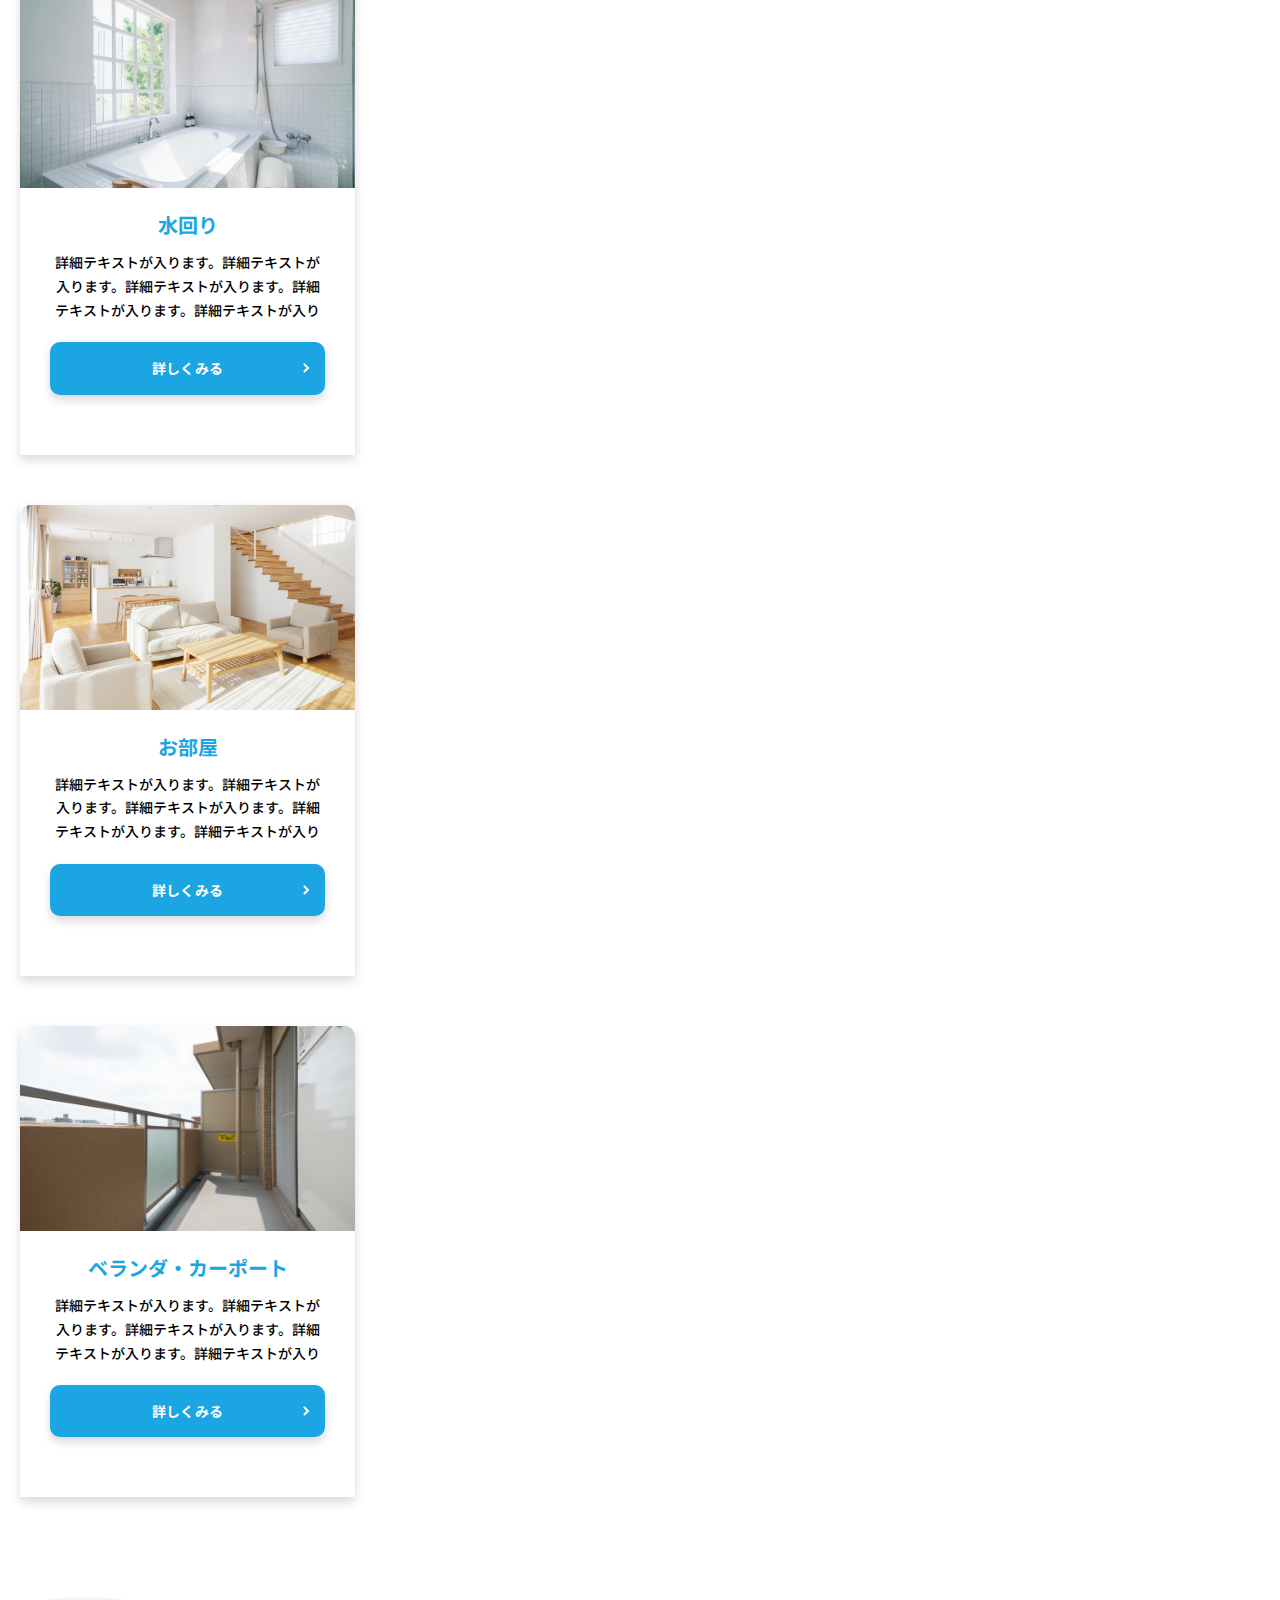
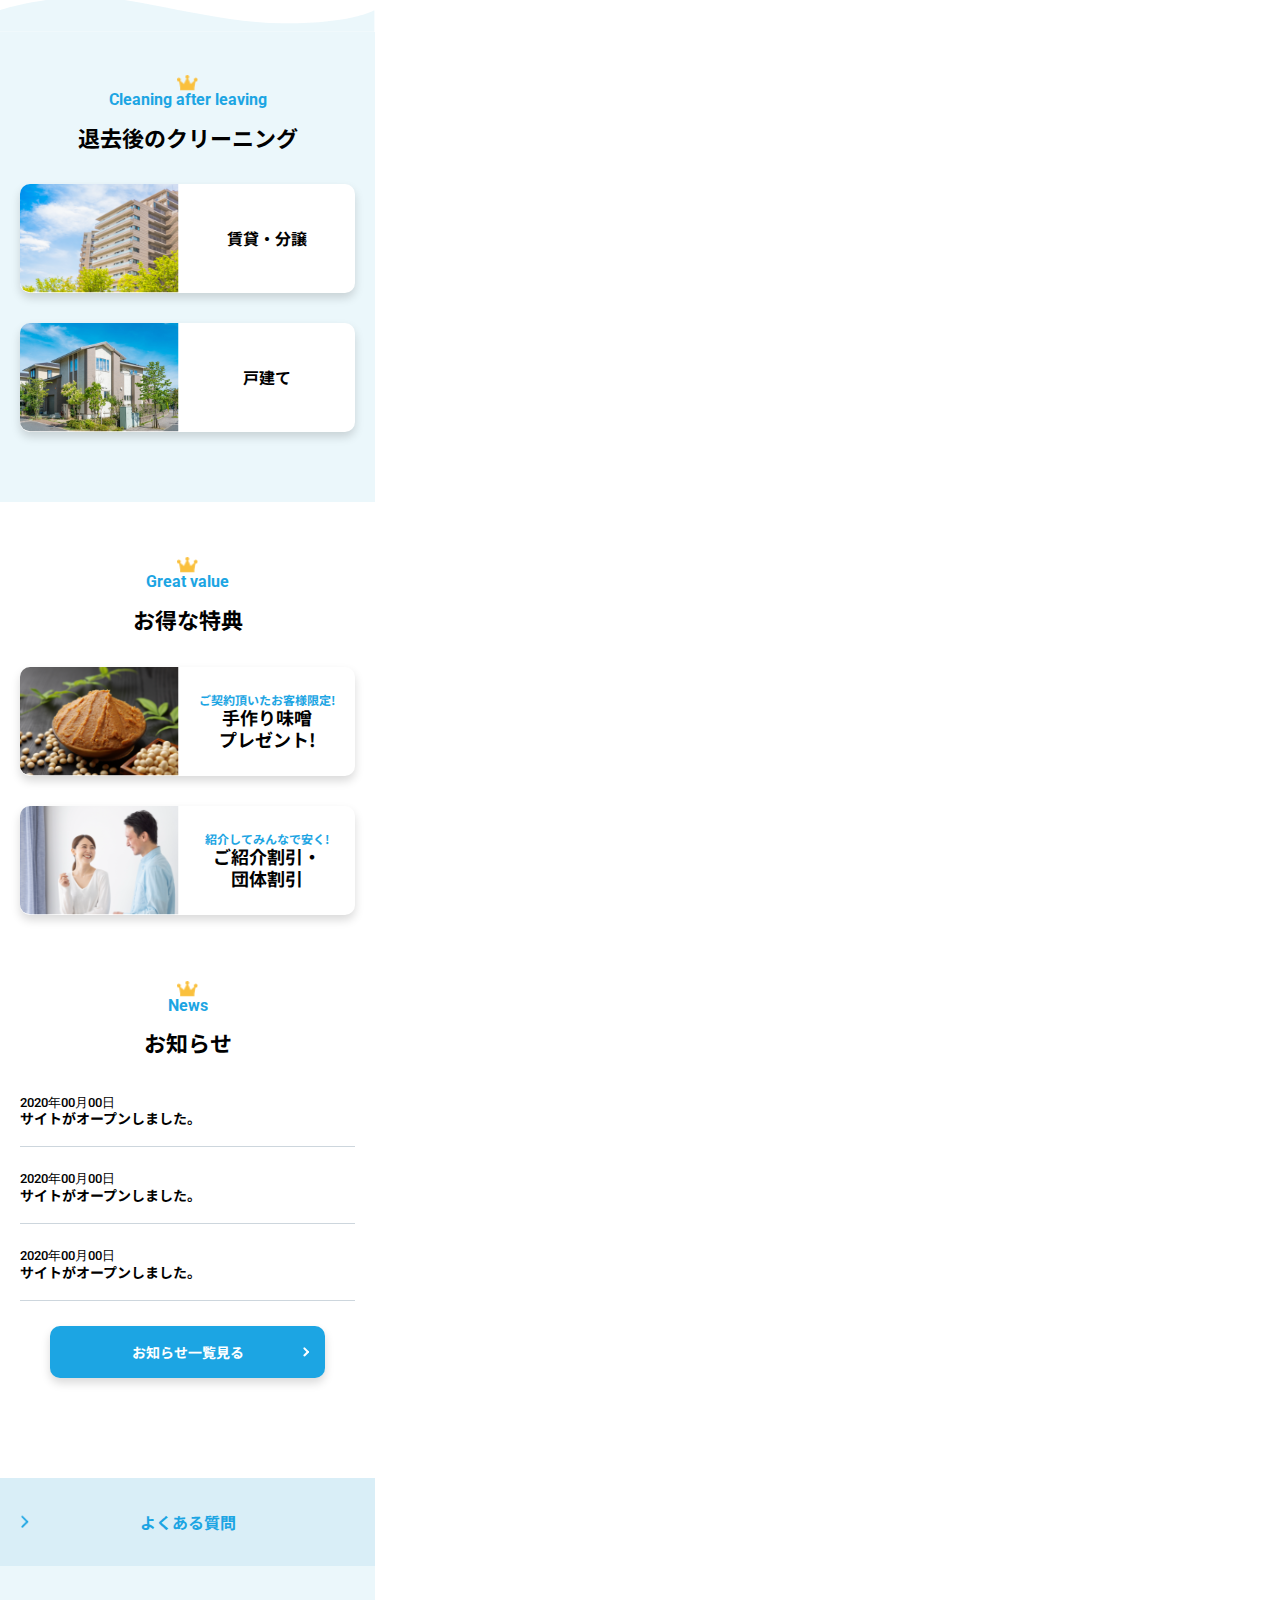
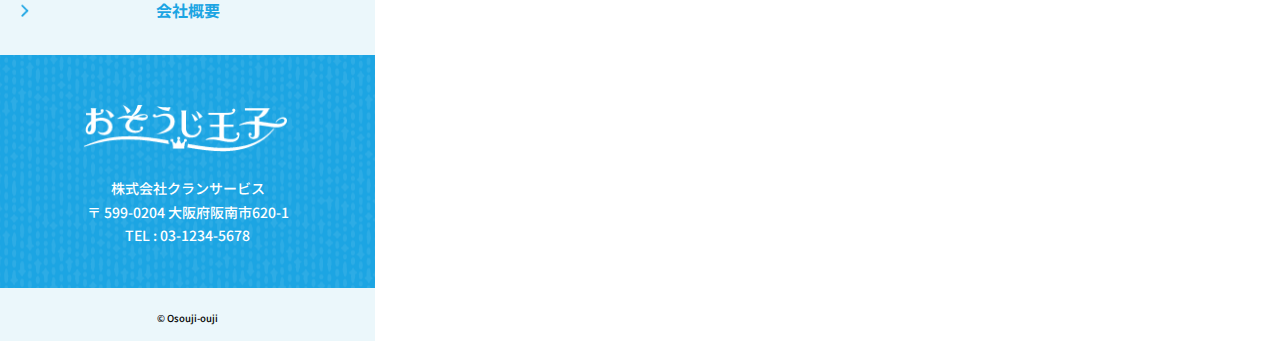
==== commit b24e1320: "[Add]nav" ====
--- a/index.html
+++ b/index.html
@@ -30,49 +30,101 @@
       <span class="hamburger__line line3" id="js-line3"></span>
     </div>
     <nav id="nav" class="nav">
-      <ul class="list">
-        <li class="list__item">
-          <a href="../pf2/index.html" class="list__text--1">
+      <ul class="nav__list">
+        <li class="nav__item">
+          <a href="../pf2/index.html" class="nav__text">
             トップ
           </a>
         </li>
-        <li class="list__item">
-          <a href="aircon/index.html" class="list__text--2">
+        <li class="nav__item">
+          <a href="aircon/index.html" class="nav__text">
             エアコン
           </a>
         </li>
-        <li class="list__item">
-          <a href="#" class="list__text--3">
+        <li class="nav__item accordion">
+          <p class="nav__text">
             ハウスクリーニング
-          </a>
-        </li>
-        <li class="list__item">
-          <a href="#" class="list__text--4">
+          </p>
+        </li>
+        <li class="nav__item nav__down">
+          <ul class="nav__downList">
+            <li class="nav__downItem">
+              <a href="#">
+                キッチン
+              </a>
+            </li>
+            <li class="nav__downItem">
+              <a href="#">
+                水回り
+              </a>
+            </li>
+            <li class="nav__downItem">
+              <a href="#">
+                お部屋
+              </a>
+            </li>
+            <li class="nav__downItem">
+              <a href="#">
+                ベランダ・カーポート
+              </a>
+            </li>
+          </ul>
+        </li>
+        <li class="nav__item accordion">
+          <p class="nav__text">
             退去後のクリーイング
-          </a>
-        </li>
-        <li class="list__item">
-          <a href="#" class="list__text--5">
+          </p>
+        </li>
+        <li class="nav__item nav__down">
+          <ul class="nav__downList">
+            <li class="nav__downItem">
+              <a href="#">
+                賃貸・分譲
+              </a>
+            </li>
+            <li class="nav__downItem">
+              <a href="#">
+                戸建て
+              </a>
+            </li>
+          </ul>
+        </li>
+        <li class="nav__item accordion">
+          <p class="nav__text">
             お得な特典
-          </a>
-        </li>
-        <li class="list__item">
-          <a href="#" class="list__text--6">
+          </p>
+        </li>
+        <li class="nav__item nav__down">
+          <ul class="nav__downList">
+            <li class="nav__downItem">
+              <a href="#">
+                手作り味噌プレゼント!
+              </a>
+            </li>
+            <li class="nav__downItem">
+              <a href="#">
+                ご紹介割引・団体割引
+              </a>
+            </li>
+          </ul>
+        </li>
+        <li class="nav__item">
+          <a href="#" class="nav__text">
             お知らせ
           </a>
         </li>
-        <li class="list__item">
-          <a href="question/index.html" class="list__text--6">
+        <li class="nav__item">
+          <a href="question/index.html" class="nav__text">
             よくある質問
           </a>
         </li>
-        <li class="list__item">
-          <a href="outline/index.html" class="list__text--6">
+        <li class="nav__item">
+          <a href="outline/index.html" class="nav__text">
             会社概要
           </a>
         </li>
-        <li class="list__item">
-          <a href="contact/indexhtml" class="list__text--6">
+        <li class="nav__item">
+          <a href="contact/indexhtml" class="nav__text">
             お問い合わせ
           </a>
         </li>
@@ -369,5 +421,7 @@
       <small>&copy; Osouji-ouji</small>
     </div>
   </footer>
+  <script src="https://code.jquery.com/jquery-3.4.1.min.js"></script>
+  <script src="common/js/main.js"></script>
 </body>
 </html>--- a/top/css/style.css
+++ b/top/css/style.css
@@ -51,8 +51,13 @@
 }
 
 .header {
-  position: relative;
+  position: fixed;
+  width: 100%;
   height: 60px;
+  top: 0;
+  left: 0;
+  background-color: #fff;
+  z-index: 5;
 }
 
 .header__logo {
@@ -80,10 +85,10 @@
 .header .hamburger__line {
   position: absolute;
   background-color: #1CA5E3;
-  height: 3px;
+  height: 2px;
   width: 100%;
-  -webkit-transition: 1s;
-  transition: 1s;
+  -webkit-transition: .3s;
+  transition: .3s;
 }
 
 .header .hamburger .line2 {
@@ -96,26 +101,96 @@
   bottom: 0;
 }
 
-.header .hamburger .line_1,
-.header .hamburger .line_2,
+.header .hamburger .line_1 {
+  -webkit-transform: translateY(9px) rotate(45deg);
+          transform: translateY(9px) rotate(45deg);
+}
+
+.header .hamburger .line_2 {
+  opacity: 0;
+}
+
 .header .hamburger .line_3 {
+  -webkit-transform: translateY(-9px) rotate(-45deg);
+          transform: translateY(-9px) rotate(-45deg);
+}
+
+.header .nav {
+  position: fixed;
+  width: 100vw;
+  height: calc(100vh - 60px);
+  padding: 65px 0 70px;
+  top: 60px;
+  bottom: 0;
+  left: 0;
+  right: 0;
+  z-index: 5;
+  color: #fff;
   background-color: #1CA5E3;
-}
-
-.header .hamburger .line_1 {
-  width: 60%;
-  -webkit-transform: translateY(5px) rotate(-45deg);
-          transform: translateY(5px) rotate(-45deg);
-}
-
-.header .hamburger .line_3 {
-  width: 60%;
-  -webkit-transform: translateY(-5px) rotate(45deg);
-          transform: translateY(-5px) rotate(45deg);
-}
-
-.header .nav {
+  font-size: 18px;
+  overflow: scroll;
+  -webkit-transform: translateX(100%);
+          transform: translateX(100%);
+  -webkit-transition: .3s;
+  transition: .3s;
+}
+
+.header .nav__list {
+  width: 276px;
+  margin: 0 auto;
+}
+
+.header .nav__item {
+  border-bottom: 1px solid #82D0F4;
+}
+
+.header .nav__item > a,
+.header .nav__item > p {
+  display: block;
+  position: relative;
+  padding: 35px 0 20px;
+  cursor: pointer;
+}
+
+.header .nav__item.accordion > .nav__text::after {
+  content: "";
+  position: absolute;
+  width: 7px;
+  height: 10px;
+  top: 50%;
+  right: 15.5px;
+  background: url(../../common/img/top/arrow.png) no-repeat center center/contain;
+  -webkit-transform: translateY(-50%) rotate(90deg);
+          transform: translateY(-50%) rotate(90deg);
+  -webkit-transition: .3s;
+  transition: .3s;
+}
+
+.header .nav__item.close > .nav__text::after {
+  -webkit-transform: rotate(-90deg);
+          transform: rotate(-90deg);
+}
+
+.header .nav.active {
+  -webkit-transform: translate(0);
+          transform: translate(0);
+}
+
+.header .nav__down {
   display: none;
+  padding: 0 20px 30px;
+  background-color: #1698d3;
+}
+
+.header .nav__downItem {
+  width: 100%;
+  font-size: 16px;
+  border-bottom: 1px solid #82D0F4;
+}
+
+.header .nav__downItem a {
+  display: block;
+  padding: 25px 0 12.5px 20px;
 }
 
 .value {
@@ -295,6 +370,7 @@
 
 .hero {
   height: 1100px;
+  padding-top: 60px;
 }
 
 .hero__visual {
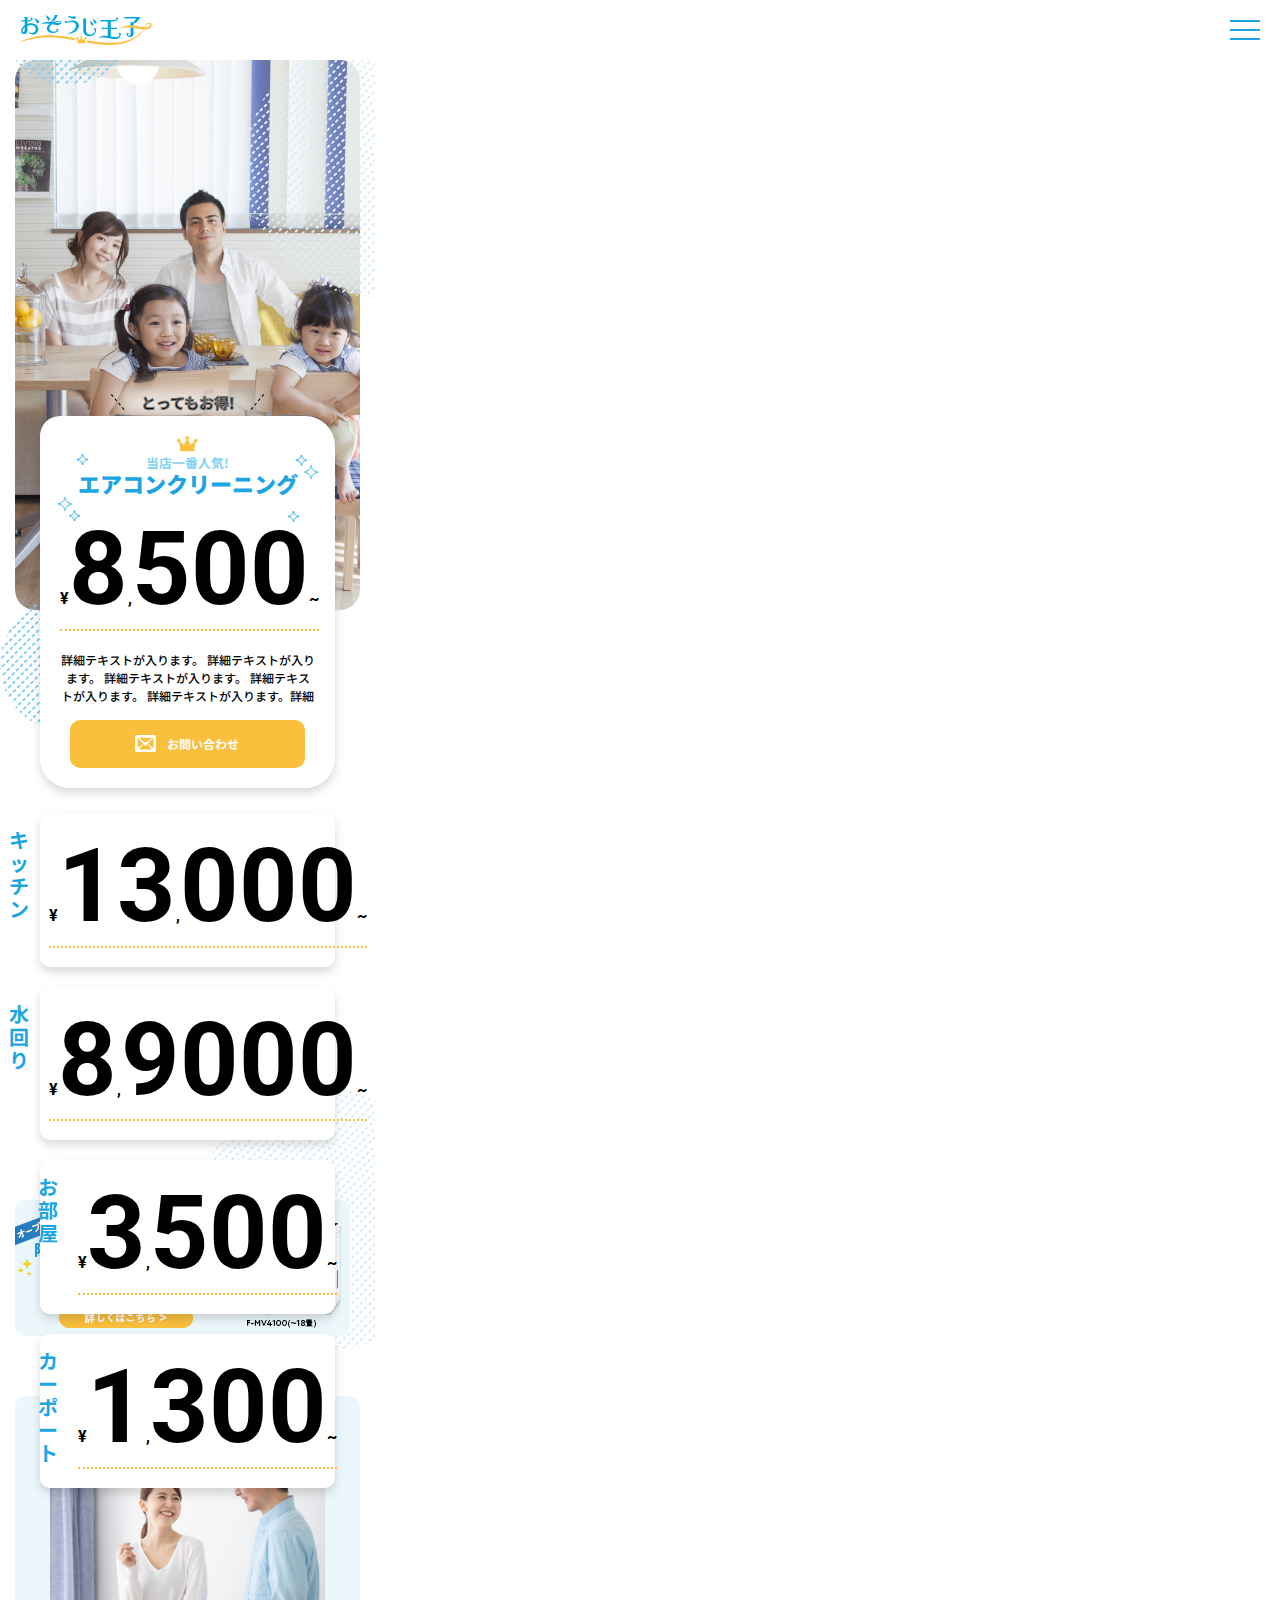
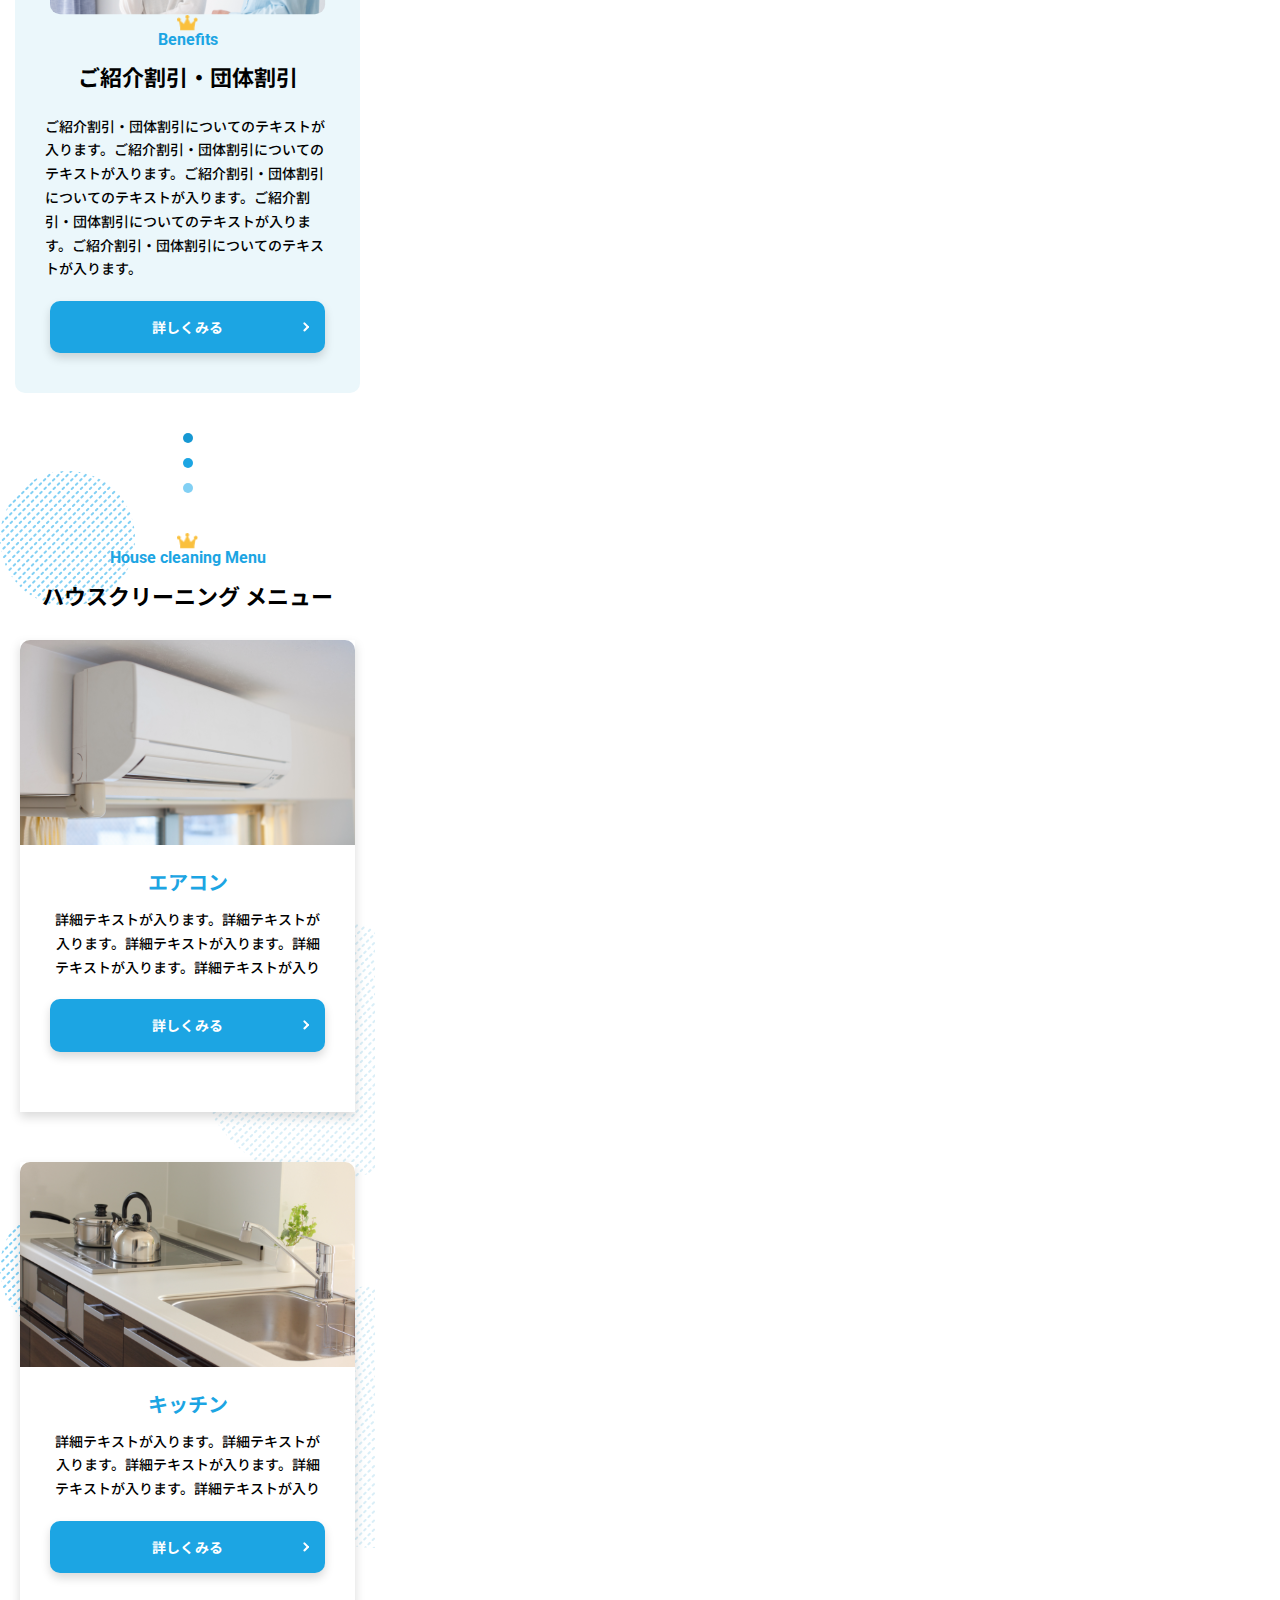
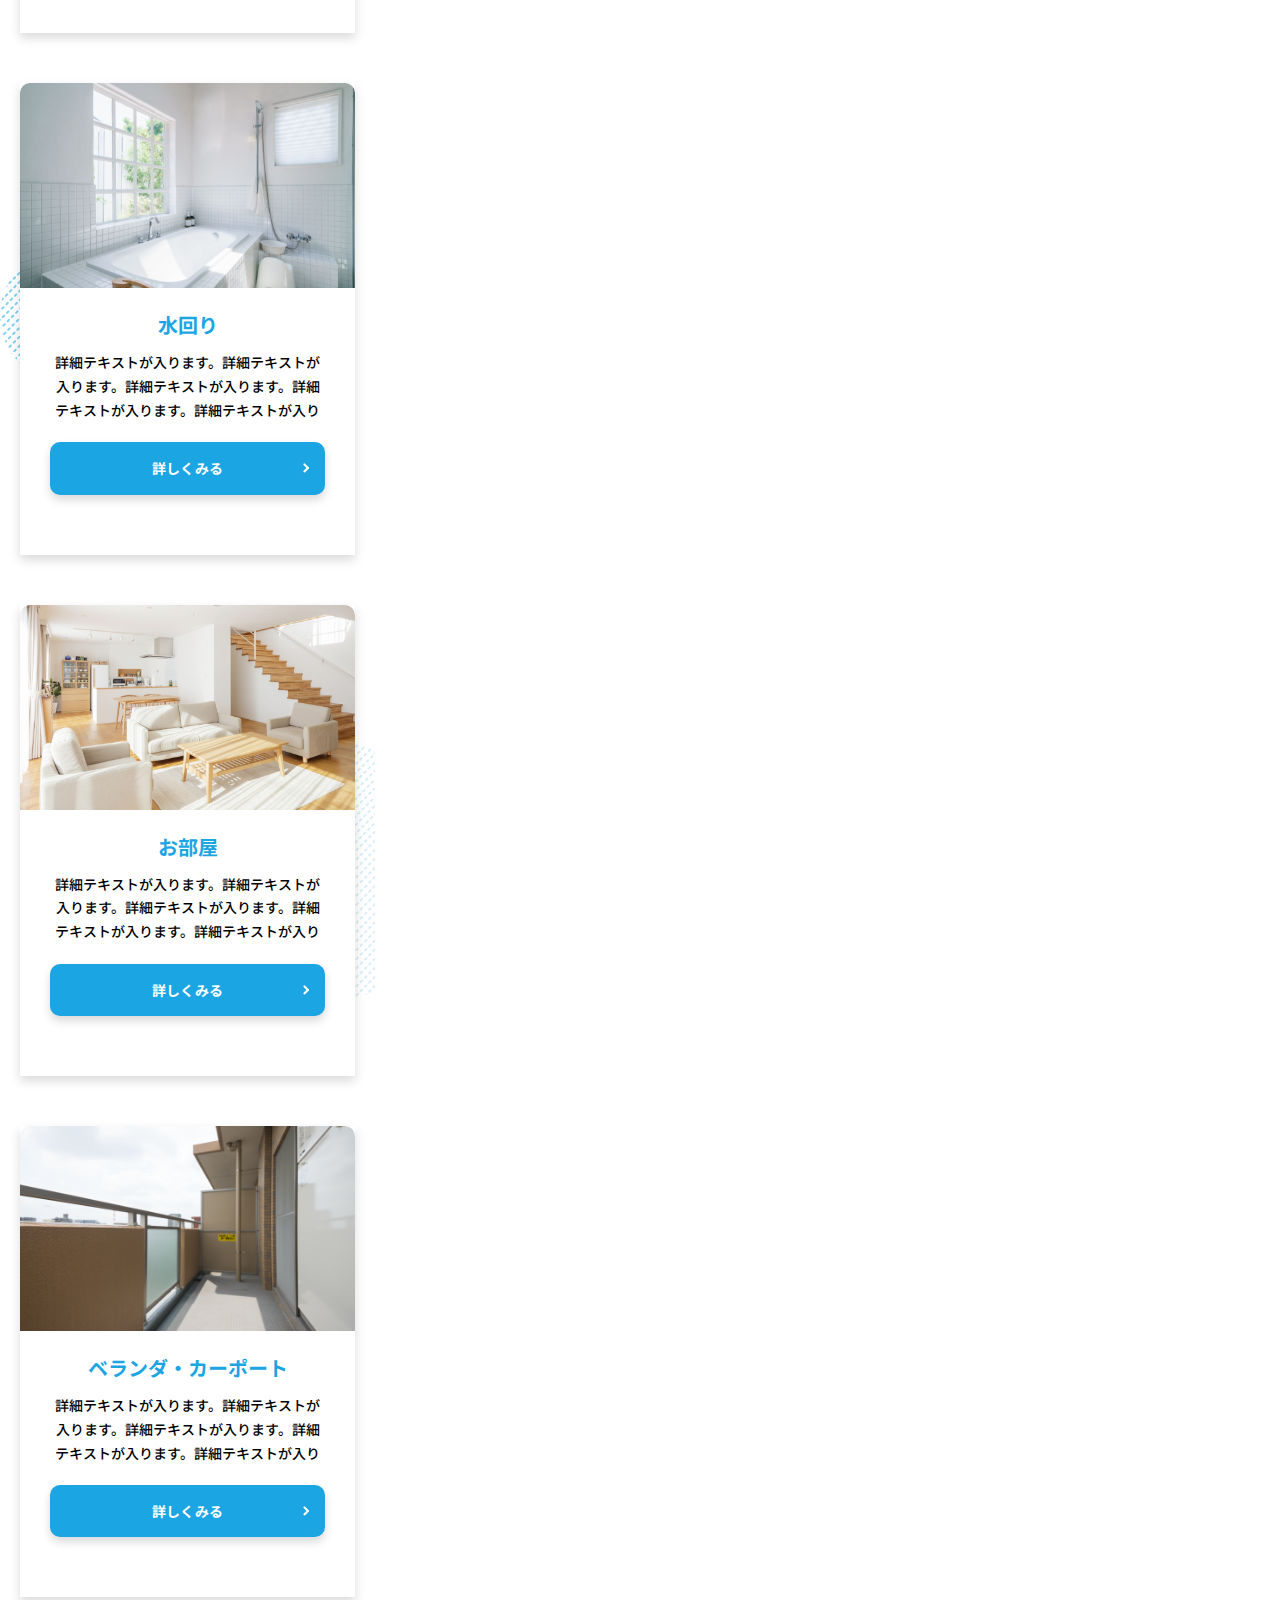
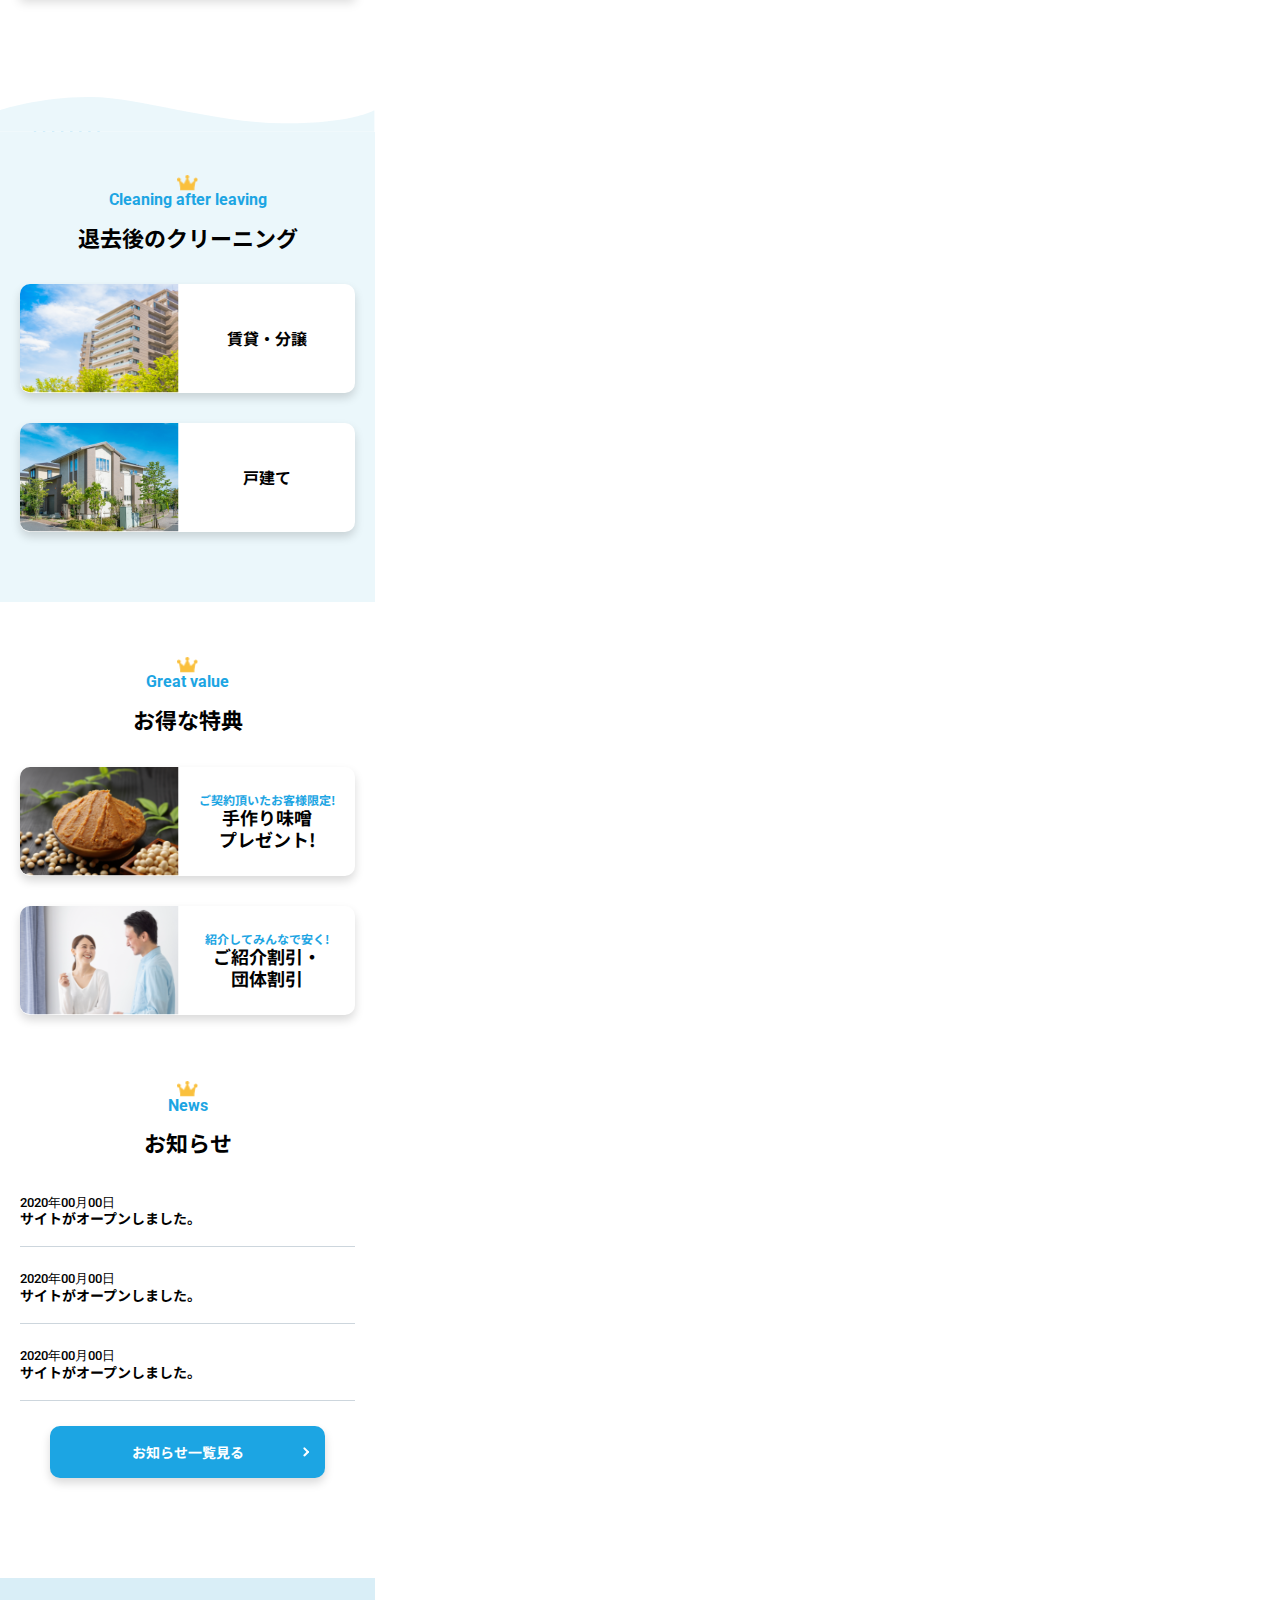
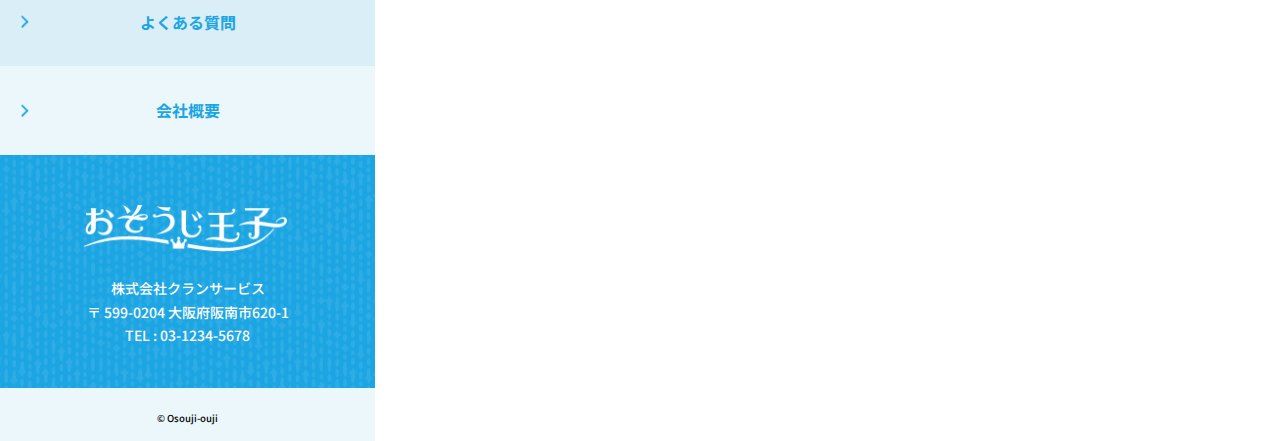
==== commit fac73516: "[Add]faicon/bg" ====
--- a/index.html
+++ b/index.html
@@ -17,7 +17,7 @@
   <link href="https://fonts.googleapis.com/css2?family=Noto+Sans+JP:wght@500;700;900&family=Roboto:ital,wght@0,500;0,700;1,400&display=swap" rel="stylesheet">
   <link rel="stylesheet" href="common/css/reset.css">
   <link rel="stylesheet" href="top/css/style.css">
-  <link rel="shortcut icon" href="" type="image/x-icon">
+  <link rel="shortcut icon" href="common/img/favicon.ico" type="image/x-icon">
 </head>
 <body>
   <header class="header">
@@ -119,12 +119,12 @@
           </a>
         </li>
         <li class="nav__item">
-          <a href="outline/index.html" class="nav__text">
+          <a href="company/index.html" class="nav__text">
             会社概要
           </a>
         </li>
         <li class="nav__item">
-          <a href="contact/indexhtml" class="nav__text">
+          <a href="contact/index.html" class="nav__text">
             お問い合わせ
           </a>
         </li>
@@ -132,278 +132,282 @@
     </nav>
   </header>
   <main>
-    <div class="hero">
-      <div class="hero__visual"></div>
-      <div class="hero__container">
-        <p class="hero__bubble">
-          <span class="hero__bText">とってもお得!</span>
-        </p>
-        <div class="hero__content">
-          <i class="hero__icon"></i>
-          <small >当店一番人気!</small>
-          <p class="hero__ttl">
-            エアコンクリーニング
-          </p>
-          <p class="hero__price">
-            ¥<span>8</span>,<span>500</span>~
-          </p>
-          <p class="hero__text">
-            詳細テキストが入ります。 詳細テキストが入ります。 詳細テキストが入ります。 詳細テキストが入ります。 詳細テキストが入ります。詳細テキストが入ります。 詳細テキストが入ります。
-          </p>
-          <button class="hero__btn">
-            <i class="icon"></i>
-            <p>
-              お問い合わせ
-            </p>
+    <div class="top">
+      <div class="hero">
+        <div class="hero__visual"></div>
+        <div class="hero__container">
+          <p class="hero__bubble">
+            <span class="hero__bText">とってもお得!</span>
+          </p>
+          <div class="hero__content">
+            <i class="hero__icon"></i>
+            <small >当店一番人気!</small>
+            <p class="hero__ttl">
+              エアコンクリーニング
+            </p>
+            <p class="hero__price">
+              ¥<span>8</span>,<span>500</span>~
+            </p>
+            <p class="hero__text">
+              詳細テキストが入ります。 詳細テキストが入ります。 詳細テキストが入ります。 詳細テキストが入ります。 詳細テキストが入ります。詳細テキストが入ります。 詳細テキストが入ります。
+            </p>
+            <button class="hero__btn">
+              <i class="icon"></i>
+              <p>
+                お問い合わせ
+              </p>
+            </button>
+          </div>
+          <ul class="menu">
+            <li class="menu__item">
+              <a href="">
+                <p class="menu__ttl">
+                  キッチン
+                </p>
+                <p class="menu__price">
+                  ¥<span>13</span>,<span>000</span>~
+                </p>
+              </a>
+            </li>
+            <li class="menu__item">
+              <a href="">
+                <p class="menu__ttl">
+                  水回り
+                </p>
+                <p class="menu__price">
+                  ¥<span>8</span>,<span>9000</span>~
+                </p>
+              </a>
+            </li>
+            <li class="menu__item">
+              <a href="">
+                <p class="menu__ttl">
+                  お部屋
+                </p>
+                <p class="menu__price">
+                  ¥<span>3</span>,<span>500</span>~
+                </p>
+              </a>
+            </li>
+            <li class="menu__item">
+              <a href="">
+                <p class="menu__ttl">
+                  カーポート
+                </p>
+                <p class="menu__price">
+                  ¥<span>1</span>,<span>300</span>~
+                </p>
+              </a>
+            </li>
+          </ul>
+        </div>
+      </div>
+      <div class="benefits">
+        <a href="">
+          <img src="common/img/top/banner.png" alt="オープンキャンペーンバーナー" class="benefits__burner">
+        </a>
+        <div class="benefits__container">
+          <img src="common/img/top/benefits-img.png" alt="ご紹介割引・団体割引画像" class="benefits__img">
+          <i class="benefits__icon"></i>
+          <p class="benefits__subTtl">
+            Benefits
+          </p>
+          <h2 class="benefits__ttl">
+            ご紹介割引・団体割引
+          </h2>
+          <p class="benefits__text">
+            ご紹介割引・団体割引についてのテキストが入ります。ご紹介割引・団体割引についてのテキストが入ります。ご紹介割引・団体割引についてのテキストが入ります。ご紹介割引・団体割引についてのテキストが入ります。ご紹介割引・団体割引についてのテキストが入ります。
+          </p>
+          <button class="benefits__btn">
+            <p>詳しくみる</p>
           </button>
         </div>
-        <ul class="menu">
-          <li class="menu__item">
+        <div class="benefits__dotted">
+          <div class="dot"></div>
+          <div class="dot"></div>
+          <div class="dot"></div>
+        </div>
+      </div>
+      <div class="cleaning">
+        <i class="cleaning__icon"></i>
+        <p class="cleaning__subTtl">
+          House cleaning Menu
+        </p>
+        <h2 class="cleaning__ttl">ハウスクリーニング メニュー</h2>
+        <ul class="hcMenu">
+          <li class="hcMenu__item">
+            <img src="common/img/top/hc-airImg.png" alt="エアコン画像">
+            <div class="hcMenu__content">
+              <h3 class="hcMenu__ttl">エアコン</h3>
+              <p class="hcMenu__text">
+                詳細テキストが入ります。詳細テキストが入ります。詳細テキストが入ります。詳細テキストが入ります。詳細テキストが入ります。
+              </p>
+              <button class="hcMenu__btn">
+                <p>詳しくみる</p>
+              </button>
+            </div>
+          </li>
+          <li class="hcMenu__item">
+            <img src="common/img/top/hc-kitImg.png" alt="" >
+            <div class="hcMenu__content">
+              <h3 class="hcMenu__ttl">キッチン</h3>
+              <p class="hcMenu__text">
+                詳細テキストが入ります。詳細テキストが入ります。詳細テキストが入ります。詳細テキストが入ります。詳細テキストが入ります。
+              </p>
+              <button class="hcMenu__btn">
+                <p>詳しくみる</p>
+              </button>
+            </div>
+          </li>
+          <li class="hcMenu__item">
+            <img src="common/img/top/hc-watImg.png" alt="" >
+            <div class="hcMenu__content">
+              <h3 class="hcMenu__ttl">水回り</h3>
+              <p class="hcMenu__text">
+                詳細テキストが入ります。詳細テキストが入ります。詳細テキストが入ります。詳細テキストが入ります。詳細テキストが入ります。
+              </p>
+              <button class="hcMenu__btn">
+                <p>詳しくみる</p>
+              </button>
+            </div>
+          </li>
+          <li class="hcMenu__item">
+            <img src="common/img/top/hc-roomImg.png" alt="" >
+            <div class="hcMenu__content">
+              <h3 class="hcMenu__ttl">お部屋</h3>
+              <p class="hcMenu__text">
+                詳細テキストが入ります。詳細テキストが入ります。詳細テキストが入ります。詳細テキストが入ります。詳細テキストが入ります。
+              </p>
+              <button class="hcMenu__btn">
+                <p>詳しくみる</p>
+              </button>
+            </div>
+          </li>
+          <li class="hcMenu__item">
+            <img src="common/img/top/hc-veraImg.png" alt="" >
+            <div class="hcMenu__content">
+              <h3 class="hcMenu__ttl">ベランダ・カーポート</h3>
+              <p class="hcMenu__text">
+                詳細テキストが入ります。詳細テキストが入ります。詳細テキストが入ります。詳細テキストが入ります。詳細テキストが入ります。
+              </p>
+              <button class="hcMenu__btn">
+                <p>詳しくみる</p>
+              </button>
+            </div>
+          </li>
+        </ul>
+      </div>
+      <div class="leaving">
+        <i class="leaving__icon"></i>
+        <p class="leaving__subTtl">
+          Cleaning after leaving
+        </p>
+        <h2 class="leaving__ttl">
+          退去後のクリーニング
+        </h2>
+        <ul class="cafMenu">
+          <li class="cafMenu__item">
             <a href="">
-              <p class="menu__ttl">
-                キッチン
-              </p>
-              <p class="menu__price">
-                ¥<span>13</span>,<span>000</span>~
+              <img src="common/img/top/cal-img01.png" alt="賃貸・分譲画像" class="cafMenu__img">
+              <p class="cafMenu__text">
+                賃貸・分譲
               </p>
             </a>
           </li>
-          <li class="menu__item">
+          <li class="cafMenu__item">
             <a href="">
-              <p class="menu__ttl">
-                水回り
-              </p>
-              <p class="menu__price">
-                ¥<span>8</span>,<span>9000</span>~
+              <img src="common/img/top/cal-img02.png" alt="戸建て画像" class="cafMenu__img">
+              <p class="cafMenu__text">
+                戸建て
               </p>
             </a>
           </li>
-          <li class="menu__item">
+        </ul>
+      </div>
+    </div>
+    <div class="footInfo">
+      <div class="value">
+        <i class="value__icon"></i>
+        <p class="value__subTtl">
+          Great value
+        </p>
+        <h2 class="value__ttl">
+          お得な特典
+        </h2>
+        <ul class="gvMenu">
+          <li class="gvMenu__item">
             <a href="">
-              <p class="menu__ttl">
-                お部屋
-              </p>
-              <p class="menu__price">
-                ¥<span>3</span>,<span>500</span>~
+              <img src="common/img/gv-img01.png" alt="手作り味噌画像" class="gvMenu__img">
+              <p class="gvMenu__text">
+                <small>
+                  ご契約頂いたお客様限定!
+                </small>
+                手作り味噌<br>
+                プレゼント!
               </p>
             </a>
           </li>
-          <li class="menu__item">
+          <li class="gvMenu__item">
             <a href="">
-              <p class="menu__ttl">
-                カーポート
-              </p>
-              <p class="menu__price">
-                ¥<span>1</span>,<span>300</span>~
+              <img src="common/img/gv-img02.png" alt="割引画像" class="gvMenu__img">
+              <p class="gvMenu__text">
+                <small>
+                  紹介してみんなで安く!
+                </small>
+                ご紹介割引・<br>
+                団体割引
               </p>
             </a>
           </li>
         </ul>
       </div>
-    </div>
-    <div class="benefits">
-      <a href="">
-        <img src="common/img/top/banner.png" alt="オープンキャンペーンバーナー" class="benefits__burner">
-      </a>
-      <div class="benefits__container">
-        <img src="common/img/top/benefits-img.png" alt="ご紹介割引・団体割引画像" class="benefits__img">
-        <i class="benefits__icon"></i>
-        <p class="benefits__subTtl">
-          Benefits
+      <div class="news">
+        <i class="news__icon"></i>
+        <p class="news__subTtl">
+          News
         </p>
-        <h2 class="benefits__ttl">
-          ご紹介割引・団体割引
+        <h2 class="news__ttl">
+          お知らせ
         </h2>
-        <p class="benefits__text">
-          ご紹介割引・団体割引についてのテキストが入ります。ご紹介割引・団体割引についてのテキストが入ります。ご紹介割引・団体割引についてのテキストが入ります。ご紹介割引・団体割引についてのテキストが入ります。ご紹介割引・団体割引についてのテキストが入ります。
-        </p>
-        <button class="benefits__btn">
-          <p>詳しくみる</p>
+        <ul class="news__list">
+          <li class="news__item">
+            <small class="news__date">
+              2020年00月00日</small>
+            <p class="news__text">
+              サイトがオープンしました。
+            </p>
+          </li>
+          <li  class="news__item">
+            <small class="news__date">
+              2020年00月00日
+            </small>
+            <p class="news__text">
+              サイトがオープンしました。
+            </p>
+          </li>
+          <li  class="news__item">
+            <small class="news__date">
+              2020年00月00日
+            </small>
+            <p class="news__text">
+              サイトがオープンしました。
+            </p>
+          </li>
+        </ul>
+        <button class="news__btn">
+          <p>お知らせ一覧見る</p>
         </button>
       </div>
-      <div class="benefits__dotted">
-        <div class="dot"></div>
-        <div class="dot"></div>
-        <div class="dot"></div>
-      </div>
-    </div>
-    <div class="cleaning">
-      <i class="cleaning__icon"></i>
-      <p class="cleaning__subTtl">
-        House cleaning Menu
-      </p>
-      <h2 class="cleaning__ttl">ハウスクリーニング メニュー</h2>
-      <ul class="hcMenu">
-        <li class="hcMenu__item">
-          <img src="common/img/top/hc-airImg.png" alt="エアコン画像">
-          <div class="hcMenu__content">
-            <h3 class="hcMenu__ttl">エアコン</h3>
-            <p class="hcMenu__text">
-              詳細テキストが入ります。詳細テキストが入ります。詳細テキストが入ります。詳細テキストが入ります。詳細テキストが入ります。
-            </p>
-            <button class="hcMenu__btn">
-              <p>詳しくみる</p>
-            </button>
-          </div>
-        </li>
-        <li class="hcMenu__item">
-          <img src="common/img/top/hc-kitImg.png" alt="" >
-          <div class="hcMenu__content">
-            <h3 class="hcMenu__ttl">キッチン</h3>
-            <p class="hcMenu__text">
-              詳細テキストが入ります。詳細テキストが入ります。詳細テキストが入ります。詳細テキストが入ります。詳細テキストが入ります。
-            </p>
-            <button class="hcMenu__btn">
-              <p>詳しくみる</p>
-            </button>
-          </div>
-        </li>
-        <li class="hcMenu__item">
-          <img src="common/img/top/hc-watImg.png" alt="" >
-          <div class="hcMenu__content">
-            <h3 class="hcMenu__ttl">水回り</h3>
-            <p class="hcMenu__text">
-              詳細テキストが入ります。詳細テキストが入ります。詳細テキストが入ります。詳細テキストが入ります。詳細テキストが入ります。
-            </p>
-            <button class="hcMenu__btn">
-              <p>詳しくみる</p>
-            </button>
-          </div>
-        </li>
-        <li class="hcMenu__item">
-          <img src="common/img/top/hc-roomImg.png" alt="" >
-          <div class="hcMenu__content">
-            <h3 class="hcMenu__ttl">お部屋</h3>
-            <p class="hcMenu__text">
-              詳細テキストが入ります。詳細テキストが入ります。詳細テキストが入ります。詳細テキストが入ります。詳細テキストが入ります。
-            </p>
-            <button class="hcMenu__btn">
-              <p>詳しくみる</p>
-            </button>
-          </div>
-        </li>
-        <li class="hcMenu__item">
-          <img src="common/img/top/hc-veraImg.png" alt="" >
-          <div class="hcMenu__content">
-            <h3 class="hcMenu__ttl">ベランダ・カーポート</h3>
-            <p class="hcMenu__text">
-              詳細テキストが入ります。詳細テキストが入ります。詳細テキストが入ります。詳細テキストが入ります。詳細テキストが入ります。
-            </p>
-            <button class="hcMenu__btn">
-              <p>詳しくみる</p>
-            </button>
-          </div>
-        </li>
-      </ul>
-    </div>
-    <div class="leaving">
-      <i class="leaving__icon"></i>
-      <p class="leaving__subTtl">
-        Cleaning after leaving
-      </p>
-      <h2 class="leaving__ttl">
-        退去後のクリーニング
-      </h2>
-      <ul class="cafMenu">
-        <li class="cafMenu__item">
-          <a href="">
-            <img src="common/img/top/cal-img01.png" alt="賃貸・分譲画像" class="cafMenu__img">
-            <p class="cafMenu__text">
-              賃貸・分譲
-            </p>
-          </a>
-        </li>
-        <li class="cafMenu__item">
-          <a href="">
-            <img src="common/img/top/cal-img02.png" alt="戸建て画像" class="cafMenu__img">
-            <p class="cafMenu__text">
-              戸建て
-            </p>
-          </a>
-        </li>
-      </ul>
-    </div>
-    <div class="value">
-      <i class="value__icon"></i>
-      <p class="value__subTtl">
-        Great value
-      </p>
-      <h2 class="value__ttl">
-        お得な特典
-      </h2>
-      <ul class="gvMenu">
-        <li class="gvMenu__item">
-          <a href="">
-            <img src="common/img/top/gv-img01.png" alt="手作り味噌画像" class="gvMenu__img">
-            <p class="gvMenu__text">
-              <small>
-                ご契約頂いたお客様限定!
-              </small>
-              手作り味噌<br>
-              プレゼント!
-            </p>
-          </a>
-        </li>
-        <li class="gvMenu__item">
-          <a href="">
-            <img src="common/img/top/gv-img02.png" alt="割引画像" class="gvMenu__img">
-            <p class="gvMenu__text">
-              <small>
-                紹介してみんなで安く!
-              </small>
-              ご紹介割引・<br>
-              団体割引
-            </p>
-          </a>
-        </li>
-      </ul>
-    </div>
-    <div class="news">
-      <i class="news__icon"></i>
-      <p class="news__subTtl">
-        News
-      </p>
-      <h2 class="news__ttl">
-        お知らせ
-      </h2>
-      <ul class="news__list">
-        <li class="news__item">
-          <small class="news__date">
-            2020年00月00日</small>
-          <p class="news__text">
-            サイトがオープンしました。
-          </p>
-        </li>
-        <li  class="news__item">
-          <small class="news__date">
-            2020年00月00日
-          </small>
-          <p class="news__text">
-            サイトがオープンしました。
-          </p>
-        </li>
-        <li  class="news__item">
-          <small class="news__date">
-            2020年00月00日
-          </small>
-          <p class="news__text">
-            サイトがオープンしました。
-          </p>
-        </li>
-      </ul>
-      <button class="news__btn">
-        <p>お知らせ一覧見る</p>
-      </button>
-    </div>
-    <div class="footMenu">
-      <ul>
-        <li class="footMenu__item">
-          <a href="">よくある質問</a>
-        </li>
-        <li class="footMenu__item">
-          <a href="">会社概要</a>
-        </li>
-      </ul>
+      <div class="footMenu">
+        <ul>
+          <li class="footMenu__item">
+            <a href="">よくある質問</a>
+          </li>
+          <li class="footMenu__item">
+            <a href="">会社概要</a>
+          </li>
+        </ul>
+      </div>
     </div>
   </main>
   <footer class="footer">
--- a/top/css/style.css
+++ b/top/css/style.css
@@ -1,9 +1,9 @@
-.value__icon, .news__icon, .benefits__icon, .cleaning__icon, .leaving__icon {
+.value__icon, .news__icon, .hero__icon, .benefits__icon, .cleaning__icon, .leaving__icon {
   display: block;
   width: 24px;
   height: 16px;
   margin: 0 auto;
-  background: url(../../common/img/top/subTtl-icon.png) no-repeat center center/contain;
+  background: url(../../common/img/subTtl-icon.png) no-repeat center center/contain;
 }
 
 .value__subTtl, .news__subTtl, .benefits__subTtl, .cleaning__subTtl, .leaving__subTtl {
@@ -37,11 +37,22 @@
   right: 15.5px;
   -webkit-transform: translateY(-50%);
           transform: translateY(-50%);
-  background: url(../../common/img/top/arrow.png) no-repeat center center/contain;
+  background: url(../../common/img/arrow.png) no-repeat center center/contain;
 }
 
 .news__btn:hover, .benefits__btn:hover, .cleaning .hcMenu__btn:hover {
   opacity: .5;
+}
+
+.hero__price, .hero .menu__price {
+  display: inline-block;
+  font-family: 'Roboto', sans-serif;
+  font-weight: 700;
+  border-bottom: 2px dotted #fac03d;
+}
+
+.hero__price span, .hero .menu__price span {
+  font-size: 8vw;
 }
 
 body {
@@ -159,7 +170,7 @@
   height: 10px;
   top: 50%;
   right: 15.5px;
-  background: url(../../common/img/top/arrow.png) no-repeat center center/contain;
+  background: url(../../common/img/arrow.png) no-repeat center center/contain;
   -webkit-transform: translateY(-50%) rotate(90deg);
           transform: translateY(-50%) rotate(90deg);
   -webkit-transition: .3s;
@@ -306,7 +317,7 @@
   left: 20px;
   -webkit-transform: translateY(-50%);
           transform: translateY(-50%);
-  background: url(../../common/img/top/arrow-b.png) no-repeat center center/contain;
+  background: url(../../common/img/arrow-b.png) no-repeat center center/contain;
 }
 
 .footMenu__item:hover {
@@ -368,16 +379,23 @@
   font-size: 8vw;
 }
 
+.top {
+  background-image: url(../../common/img/bg.png);
+  background-position-y: -50px;
+}
+
 .hero {
-  height: 1100px;
+  height: 1200px;
   padding-top: 60px;
 }
 
 .hero__visual {
+  position: relative;
   width: 345px;
   height: 550px;
   margin: 0 auto;
   background: url(../../common/img/top/hero-img.png) no-repeat center center/cover;
+  z-index: -1;
 }
 
 .hero__container {
@@ -433,21 +451,13 @@
 
 .hero__content {
   width: 295px;
-  margin-bottom: 55px;
+  margin-bottom: 25px;
   padding: 20px;
   background-color: #fff;
   -webkit-box-shadow: 0 5px 10px 0 #00000026;
           box-shadow: 0 5px 10px 0 #00000026;
   border-radius: 20px 30px 30px 30px;
   text-align: center;
-}
-
-.hero__icon {
-  display: block;
-  width: 20px;
-  height: 15px;
-  margin: 0 auto;
-  background: url(../../common/img/top/subTtl-icon.png) no-repeat center center/contain;
 }
 
 .hero small {
@@ -532,6 +542,7 @@
       -ms-flex-align: start;
           align-items: flex-start;
   gap: 20px;
+  background-color: #fff;
   -webkit-box-shadow: 0 5px 10px 0 #00000026;
           box-shadow: 0 5px 10px 0 #00000026;
   border-radius: 10px;
@@ -628,6 +639,7 @@
 
 .cleaning .hcMenu__item {
   padding-bottom: 30px;
+  background-color: #fff;
   -webkit-box-shadow: 0 5px 10px 0 #00000026;
           box-shadow: 0 5px 10px 0 #00000026;
 }
